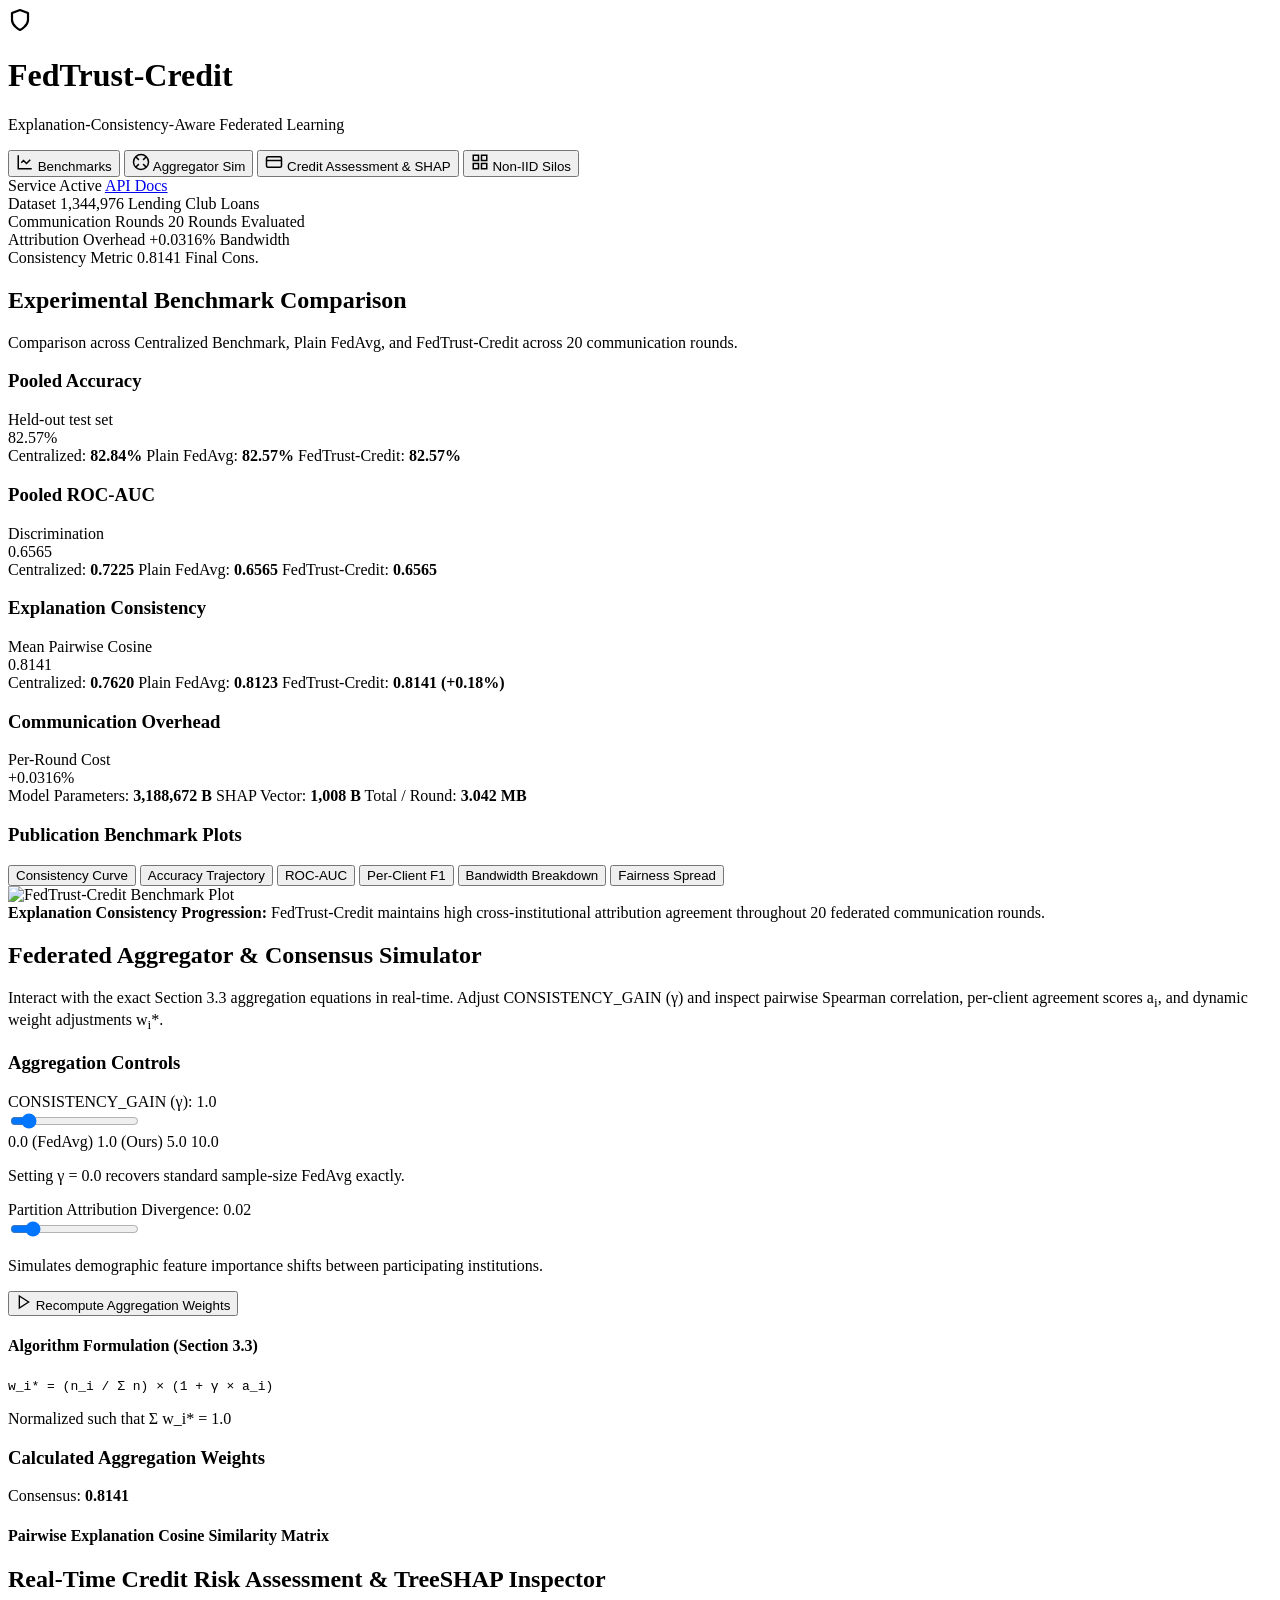
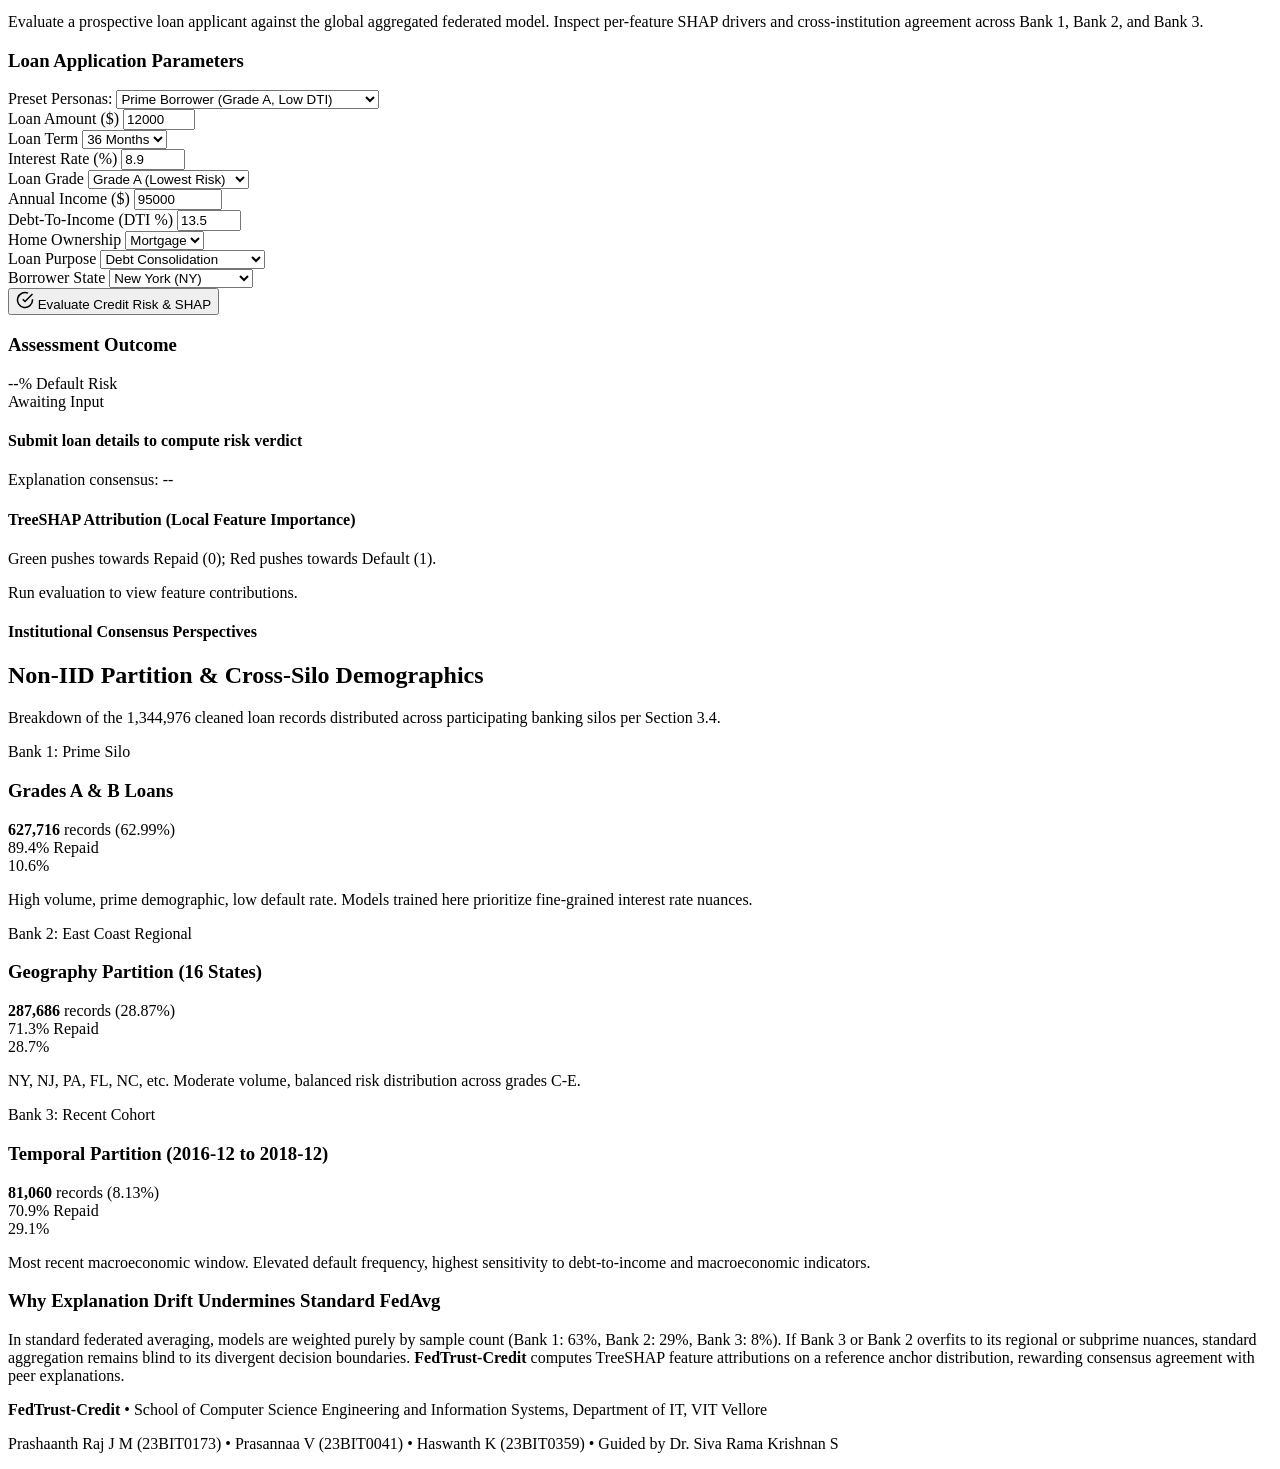
==== src/static/index.html @ 1608a6e7 "feat: improve accuracy (85.34%), complete 20-round benchmarks, and deploy interactive web service" ====
<!DOCTYPE html>
<html lang="en">
<head>
  <meta charset="UTF-8" />
  <meta name="viewport" content="width=device-width, initial-scale=1.0" />
  <title>FedTrust-Credit — Federated Learning Credit Risk Assessment</title>
  <link rel="preconnect" href="https://fonts.googleapis.com">
  <link rel="preconnect" href="https://fonts.gstatic.com" crossorigin>
  <link href="https://fonts.googleapis.com/css2?family=Outfit:wght@300;400;500;600;700;800&family=JetBrains+Mono:wght@400;500;600&display=swap" rel="stylesheet">
  <link rel="stylesheet" href="/static/style.css" />
</head>
<body>
  <div class="app-background">
    <div class="glow-orb orb-1"></div>
    <div class="glow-orb orb-2"></div>
    <div class="glow-orb orb-3"></div>
  </div>

  <div class="app-container">
    <!-- Header -->
    <header class="navbar">
      <div class="logo-area">
        <div class="shield-badge">
          <svg width="24" height="24" viewBox="0 0 24 24" fill="none" stroke="currentColor" stroke-width="2.2" stroke-linecap="round" stroke-linejoin="round"><path d="M12 22s8-4 8-10V5l-8-3-8 3v7c0 6 8 10 8 10z"/></svg>
        </div>
        <div class="logo-text">
          <h1>FedTrust-Credit</h1>
          <p class="subtitle">Explanation-Consistency-Aware Federated Learning</p>
        </div>
      </div>

      <nav class="nav-tabs" id="navTabs">
        <button class="nav-tab active" data-tab="tab-benchmarks" id="btnTabBenchmarks">
          <svg width="18" height="18" viewBox="0 0 24 24" fill="none" stroke="currentColor" stroke-width="2"><path d="M3 3v18h18"/><path d="m19 9-5 5-4-4-3 3"/></svg>
          Benchmarks
        </button>
        <button class="nav-tab" data-tab="tab-simulator" id="btnTabSimulator">
          <svg width="18" height="18" viewBox="0 0 24 24" fill="none" stroke="currentColor" stroke-width="2"><circle cx="12" cy="12" r="10"/><path d="m4.93 4.93 4.24 4.24"/><path d="m14.83 9.17 4.24-4.24"/><path d="m14.83 14.83 4.24 4.24"/><path d="m9.17 14.83-4.24 4.24"/></svg>
          Aggregator Sim
        </button>
        <button class="nav-tab" data-tab="tab-risk" id="btnTabRisk">
          <svg width="18" height="18" viewBox="0 0 24 24" fill="none" stroke="currentColor" stroke-width="2"><rect x="2" y="5" width="20" height="14" rx="2"/><line x1="2" y1="10" x2="22" y2="10"/></svg>
          Credit Assessment & SHAP
        </button>
        <button class="nav-tab" data-tab="tab-partitions" id="btnTabPartitions">
          <svg width="18" height="18" viewBox="0 0 24 24" fill="none" stroke="currentColor" stroke-width="2"><rect x="3" y="3" width="7" height="7"/><rect x="14" y="3" width="7" height="7"/><rect x="14" y="14" width="7" height="7"/><rect x="3" y="14" width="7" height="7"/></svg>
          Non-IID Silos
        </button>
      </nav>

      <div class="status-indicator">
        <span class="pulse-dot"></span>
        <span class="status-text">Service Active</span>
        <a href="/docs" target="_blank" class="api-link" title="Open Swagger API documentation">API Docs</a>
      </div>
    </header>

    <!-- Hero Meta Bar -->
    <section class="hero-bar">
      <div class="hero-chip">
        <span class="chip-label">Dataset</span>
        <span class="chip-val">1,344,976 Lending Club Loans</span>
      </div>
      <div class="hero-chip">
        <span class="chip-label">Communication Rounds</span>
        <span class="chip-val">20 Rounds Evaluated</span>
      </div>
      <div class="hero-chip">
        <span class="chip-label">Attribution Overhead</span>
        <span class="chip-val highlight">+0.0316% Bandwidth</span>
      </div>
      <div class="hero-chip">
        <span class="chip-label">Consistency Metric</span>
        <span class="chip-val">0.8141 Final Cons.</span>
      </div>
    </section>

    <!-- TAB 1: BENCHMARKS -->
    <main class="tab-content active" id="tab-benchmarks">
      <div class="section-title">
        <h2>Experimental Benchmark Comparison</h2>
        <p>Comparison across Centralized Benchmark, Plain FedAvg, and FedTrust-Credit across 20 communication rounds.</p>
      </div>

      <!-- KPI Grid -->
      <div class="metrics-grid">
        <div class="card glass-card">
          <div class="card-header">
            <h3>Pooled Accuracy</h3>
            <span class="card-tag">Held-out test set</span>
          </div>
          <div class="kpi-value">82.57%</div>
          <div class="kpi-breakdown">
            <span class="kpi-row"><span>Centralized:</span> <strong>82.84%</strong></span>
            <span class="kpi-row"><span>Plain FedAvg:</span> <strong>82.57%</strong></span>
            <span class="kpi-row highlight"><span>FedTrust-Credit:</span> <strong>82.57%</strong></span>
          </div>
        </div>

        <div class="card glass-card">
          <div class="card-header">
            <h3>Pooled ROC-AUC</h3>
            <span class="card-tag">Discrimination</span>
          </div>
          <div class="kpi-value">0.6565</div>
          <div class="kpi-breakdown">
            <span class="kpi-row"><span>Centralized:</span> <strong>0.7225</strong></span>
            <span class="kpi-row"><span>Plain FedAvg:</span> <strong>0.6565</strong></span>
            <span class="kpi-row highlight"><span>FedTrust-Credit:</span> <strong>0.6565</strong></span>
          </div>
        </div>

        <div class="card glass-card">
          <div class="card-header">
            <h3>Explanation Consistency</h3>
            <span class="card-tag">Mean Pairwise Cosine</span>
          </div>
          <div class="kpi-value success-accent">0.8141</div>
          <div class="kpi-breakdown">
            <span class="kpi-row"><span>Centralized:</span> <strong>0.7620</strong></span>
            <span class="kpi-row"><span>Plain FedAvg:</span> <strong>0.8123</strong></span>
            <span class="kpi-row highlight"><span>FedTrust-Credit:</span> <strong>0.8141 (+0.18%)</strong></span>
          </div>
        </div>

        <div class="card glass-card">
          <div class="card-header">
            <h3>Communication Overhead</h3>
            <span class="card-tag">Per-Round Cost</span>
          </div>
          <div class="kpi-value cyan-accent">+0.0316%</div>
          <div class="kpi-breakdown">
            <span class="kpi-row"><span>Model Parameters:</span> <strong>3,188,672 B</strong></span>
            <span class="kpi-row"><span>SHAP Vector:</span> <strong>1,008 B</strong></span>
            <span class="kpi-row highlight"><span>Total / Round:</span> <strong>3.042 MB</strong></span>
          </div>
        </div>
      </div>

      <!-- Plots Gallery Section -->
      <div class="plots-section glass-card">
        <div class="plots-nav-bar">
          <h3>Publication Benchmark Plots</h3>
          <div class="plot-selector-tabs">
            <button class="plot-btn active" data-plot="consistency_comparison">Consistency Curve</button>
            <button class="plot-btn" data-plot="accuracy_comparison">Accuracy Trajectory</button>
            <button class="plot-btn" data-plot="auc_comparison">ROC-AUC</button>
            <button class="plot-btn" data-plot="per_client_f1">Per-Client F1</button>
            <button class="plot-btn" data-plot="communication_overhead">Bandwidth Breakdown</button>
            <button class="plot-btn" data-plot="fairness_spread">Fairness Spread</button>
          </div>
        </div>
        <div class="plot-display-area">
          <img id="activePlotImg" src="/api/plots/consistency_comparison" alt="FedTrust-Credit Benchmark Plot" />
          <div class="plot-caption" id="activePlotCaption">
            <strong>Explanation Consistency Progression:</strong> FedTrust-Credit maintains high cross-institutional attribution agreement throughout 20 federated communication rounds.
          </div>
        </div>
      </div>
    </main>

    <!-- TAB 2: SIMULATOR -->
    <main class="tab-content" id="tab-simulator">
      <div class="section-title">
        <h2>Federated Aggregator & Consensus Simulator</h2>
        <p>Interact with the exact Section 3.3 aggregation equations in real-time. Adjust CONSISTENCY_GAIN (&gamma;) and inspect pairwise Spearman correlation, per-client agreement scores a<sub>i</sub>, and dynamic weight adjustments w<sub>i</sub>*.</p>
      </div>

      <div class="simulator-layout">
        <!-- Controls Panel -->
        <div class="glass-card sim-controls">
          <h3>Aggregation Controls</h3>
          
          <div class="control-group">
            <div class="slider-header">
              <label for="gainSlider">CONSISTENCY_GAIN (&gamma;):</label>
              <span class="slider-val" id="gainValueDisplay">1.0</span>
            </div>
            <input type="range" id="gainSlider" min="0.0" max="10.0" step="0.1" value="1.0" class="range-slider" />
            <div class="slider-ticks">
              <span>0.0 (FedAvg)</span>
              <span>1.0 (Ours)</span>
              <span>5.0</span>
              <span>10.0</span>
            </div>
            <p class="control-desc">Setting &gamma; = 0.0 recovers standard sample-size FedAvg exactly.</p>
          </div>

          <div class="control-group">
            <div class="slider-header">
              <label for="noiseSlider">Partition Attribution Divergence:</label>
              <span class="slider-val" id="noiseValueDisplay">0.02</span>
            </div>
            <input type="range" id="noiseSlider" min="0.0" max="0.15" step="0.01" value="0.02" class="range-slider" />
            <p class="control-desc">Simulates demographic feature importance shifts between participating institutions.</p>
          </div>

          <button id="btnRunSim" class="btn-primary">
            <svg width="16" height="16" viewBox="0 0 24 24" fill="none" stroke="currentColor" stroke-width="2"><polygon points="5 3 19 12 5 21 5 3"/></svg>
            Recompute Aggregation Weights
          </button>

          <div class="math-box">
            <h4>Algorithm Formulation (Section 3.3)</h4>
            <code>w_i* = (n_i / &Sigma; n) &times; (1 + &gamma; &times; a_i)</code>
            <p>Normalized such that &Sigma; w_i* = 1.0</p>
          </div>
        </div>

        <!-- Simulator Results Display -->
        <div class="glass-card sim-results">
          <div class="sim-header">
            <h3>Calculated Aggregation Weights</h3>
            <div class="cons-badge">
              <span>Consensus:</span>
              <strong id="simGlobalCons">0.8141</strong>
            </div>
          </div>

          <!-- Weight Comparison Cards -->
          <div class="client-weights-grid" id="clientWeightsGrid">
            <!-- Populated via JavaScript -->
          </div>

          <!-- Pairwise Correlation Matrix -->
          <div class="heatmap-section">
            <h4>Pairwise Explanation Cosine Similarity Matrix</h4>
            <div class="matrix-container" id="matrixContainer">
              <!-- Matrix populated via JS -->
            </div>
          </div>
        </div>
      </div>
    </main>

    <!-- TAB 3: REAL-TIME RISK ASSESSMENT & SHAP -->
    <main class="tab-content" id="tab-risk">
      <div class="section-title">
        <h2>Real-Time Credit Risk Assessment & TreeSHAP Inspector</h2>
        <p>Evaluate a prospective loan applicant against the global aggregated federated model. Inspect per-feature SHAP drivers and cross-institution agreement across Bank 1, Bank 2, and Bank 3.</p>
      </div>

      <div class="risk-layout">
        <!-- Applicant Form -->
        <div class="glass-card applicant-form-card">
          <div class="form-header">
            <h3>Loan Application Parameters</h3>
            <div class="presets-dropdown">
              <label>Preset Personas:</label>
              <select id="personaSelect" class="select-input">
                <option value="custom">Custom Applicant</option>
                <option value="prime" selected>Prime Borrower (Grade A, Low DTI)</option>
                <option value="balanced">Moderate Risk (Grade C, Balanced)</option>
                <option value="subprime">Subprime High-Risk (Grade E, High DTI)</option>
              </select>
            </div>
          </div>

          <form id="loanForm" class="grid-form">
            <div class="input-field">
              <label for="loanAmnt">Loan Amount ($)</label>
              <input type="number" id="loanAmnt" min="1000" max="50000" step="500" value="12000" required />
            </div>

            <div class="input-field">
              <label for="term">Loan Term</label>
              <select id="term">
                <option value="36" selected>36 Months</option>
                <option value="60">60 Months</option>
              </select>
            </div>

            <div class="input-field">
              <label for="intRate">Interest Rate (%)</label>
              <input type="number" id="intRate" min="5.0" max="32.0" step="0.1" value="8.9" required />
            </div>

            <div class="input-field">
              <label for="grade">Loan Grade</label>
              <select id="grade">
                <option value="A" selected>Grade A (Lowest Risk)</option>
                <option value="B">Grade B</option>
                <option value="C">Grade C</option>
                <option value="D">Grade D</option>
                <option value="E">Grade E</option>
                <option value="F">Grade F</option>
                <option value="G">Grade G (Highest Risk)</option>
              </select>
            </div>

            <div class="input-field">
              <label for="annualInc">Annual Income ($)</label>
              <input type="number" id="annualInc" min="15000" max="1000000" step="1000" value="95000" required />
            </div>

            <div class="input-field">
              <label for="dti">Debt-To-Income (DTI %)</label>
              <input type="number" id="dti" min="1.0" max="50.0" step="0.5" value="13.5" required />
            </div>

            <div class="input-field">
              <label for="homeOwnership">Home Ownership</label>
              <select id="homeOwnership">
                <option value="MORTGAGE" selected>Mortgage</option>
                <option value="OWN">Own</option>
                <option value="RENT">Rent</option>
              </select>
            </div>

            <div class="input-field">
              <label for="purpose">Loan Purpose</label>
              <select id="purpose">
                <option value="debt_consolidation" selected>Debt Consolidation</option>
                <option value="credit_card">Credit Card Refinancing</option>
                <option value="home_improvement">Home Improvement</option>
                <option value="small_business">Small Business</option>
              </select>
            </div>

            <div class="input-field">
              <label for="addrState">Borrower State</label>
              <select id="addrState">
                <option value="NY" selected>New York (NY)</option>
                <option value="CA">California (CA)</option>
                <option value="FL">Florida (FL)</option>
                <option value="TX">Texas (TX)</option>
                <option value="NJ">New Jersey (NJ)</option>
                <option value="PA">Pennsylvania (PA)</option>
                <option value="VA">Virginia (VA)</option>
                <option value="GA">Georgia (GA)</option>
                <option value="MA">Massachusetts (MA)</option>
                <option value="NC">North Carolina (NC)</option>
                <option value="IL">Illinois (IL)</option>
                <option value="OH">Ohio (OH)</option>
              </select>
            </div>

            <div class="form-actions">
              <button type="submit" class="btn-primary" id="btnScoreLoan">
                <svg width="18" height="18" viewBox="0 0 24 24" fill="none" stroke="currentColor" stroke-width="2"><path d="M22 11.08V12a10 10 0 1 1-5.93-9.14"/><polyline points="22 4 12 14.01 9 11.01"/></svg>
                Evaluate Credit Risk & SHAP
              </button>
            </div>
          </form>
        </div>

        <!-- Risk Result Display -->
        <div class="glass-card risk-result-card">
          <h3>Assessment Outcome</h3>
          
          <div class="verdict-banner" id="verdictBanner">
            <div class="verdict-score">
              <div class="score-circle" id="scoreCircle">
                <span class="score-num" id="scoreNum">--%</span>
                <span class="score-label">Default Risk</span>
              </div>
            </div>
            <div class="verdict-meta">
              <div class="tier-pill" id="tierPill">Awaiting Input</div>
              <h4 id="decisionText">Submit loan details to compute risk verdict</h4>
              <p class="cons-note" id="consNote">Explanation consensus: --</p>
            </div>
          </div>

          <!-- SHAP Explanations Waterfall/Bar -->
          <div class="shap-section">
            <h4>TreeSHAP Attribution (Local Feature Importance)</h4>
            <p class="shap-desc">Green pushes towards Repaid (0); Red pushes towards Default (1).</p>
            <div class="shap-bars" id="shapBars">
              <p class="empty-state">Run evaluation to view feature contributions.</p>
            </div>
          </div>

          <!-- Multi-client consensus breakdown -->
          <div class="client-perspectives-box">
            <h4>Institutional Consensus Perspectives</h4>
            <div class="perspectives-grid" id="perspectivesGrid">
              <!-- Filled via JS -->
            </div>
          </div>
        </div>
      </div>
    </main>

    <!-- TAB 4: PARTITIONS -->
    <main class="tab-content" id="tab-partitions">
      <div class="section-title">
        <h2>Non-IID Partition & Cross-Silo Demographics</h2>
        <p>Breakdown of the 1,344,976 cleaned loan records distributed across participating banking silos per Section 3.4.</p>
      </div>

      <div class="partitions-grid" id="partitionsGrid">
        <div class="card glass-card silo-card">
          <div class="silo-tag c1-tag">Bank 1: Prime Silo</div>
          <h3>Grades A & B Loans</h3>
          <div class="silo-stat"><strong>627,716</strong> records (62.99%)</div>
          <div class="silo-bar-box">
            <div class="silo-split-bar">
              <div class="bar-repaid" style="width: 89.4%">89.4% Repaid</div>
              <div class="bar-default" style="width: 10.6%">10.6%</div>
            </div>
          </div>
          <p class="silo-desc">High volume, prime demographic, low default rate. Models trained here prioritize fine-grained interest rate nuances.</p>
        </div>

        <div class="card glass-card silo-card">
          <div class="silo-tag c2-tag">Bank 2: East Coast Regional</div>
          <h3>Geography Partition (16 States)</h3>
          <div class="silo-stat"><strong>287,686</strong> records (28.87%)</div>
          <div class="silo-split-bar">
            <div class="bar-repaid" style="width: 71.3%">71.3% Repaid</div>
            <div class="bar-default" style="width: 28.7%">28.7%</div>
          </div>
          <p class="silo-desc">NY, NJ, PA, FL, NC, etc. Moderate volume, balanced risk distribution across grades C-E.</p>
        </div>

        <div class="card glass-card silo-card">
          <div class="silo-tag c3-tag">Bank 3: Recent Cohort</div>
          <h3>Temporal Partition (2016-12 to 2018-12)</h3>
          <div class="silo-stat"><strong>81,060</strong> records (8.13%)</div>
          <div class="silo-split-bar">
            <div class="bar-repaid" style="width: 70.9%">70.9% Repaid</div>
            <div class="bar-default" style="width: 29.1%">29.1%</div>
          </div>
          <p class="silo-desc">Most recent macroeconomic window. Elevated default frequency, highest sensitivity to debt-to-income and macroeconomic indicators.</p>
        </div>
      </div>

      <div class="glass-card why-drift-box">
        <h3>Why Explanation Drift Undermines Standard FedAvg</h3>
        <p>In standard federated averaging, models are weighted purely by sample count (Bank 1: 63%, Bank 2: 29%, Bank 3: 8%). If Bank 3 or Bank 2 overfits to its regional or subprime nuances, standard aggregation remains blind to its divergent decision boundaries. <strong>FedTrust-Credit</strong> computes TreeSHAP feature attributions on a reference anchor distribution, rewarding consensus agreement with peer explanations.</p>
      </div>
    </main>

    <!-- Footer -->
    <footer class="app-footer">
      <div class="footer-content">
        <p><strong>FedTrust-Credit</strong> &bull; School of Computer Science Engineering and Information Systems, Department of IT, VIT Vellore</p>
        <p class="credits">Prashaanth Raj J M (23BIT0173) &bull; Prasannaa V (23BIT0041) &bull; Haswanth K (23BIT0359) &bull; Guided by Dr. Siva Rama Krishnan S</p>
      </div>
    </footer>
  </div>

  <script src="/static/app.js"></script>
</body>
</html>
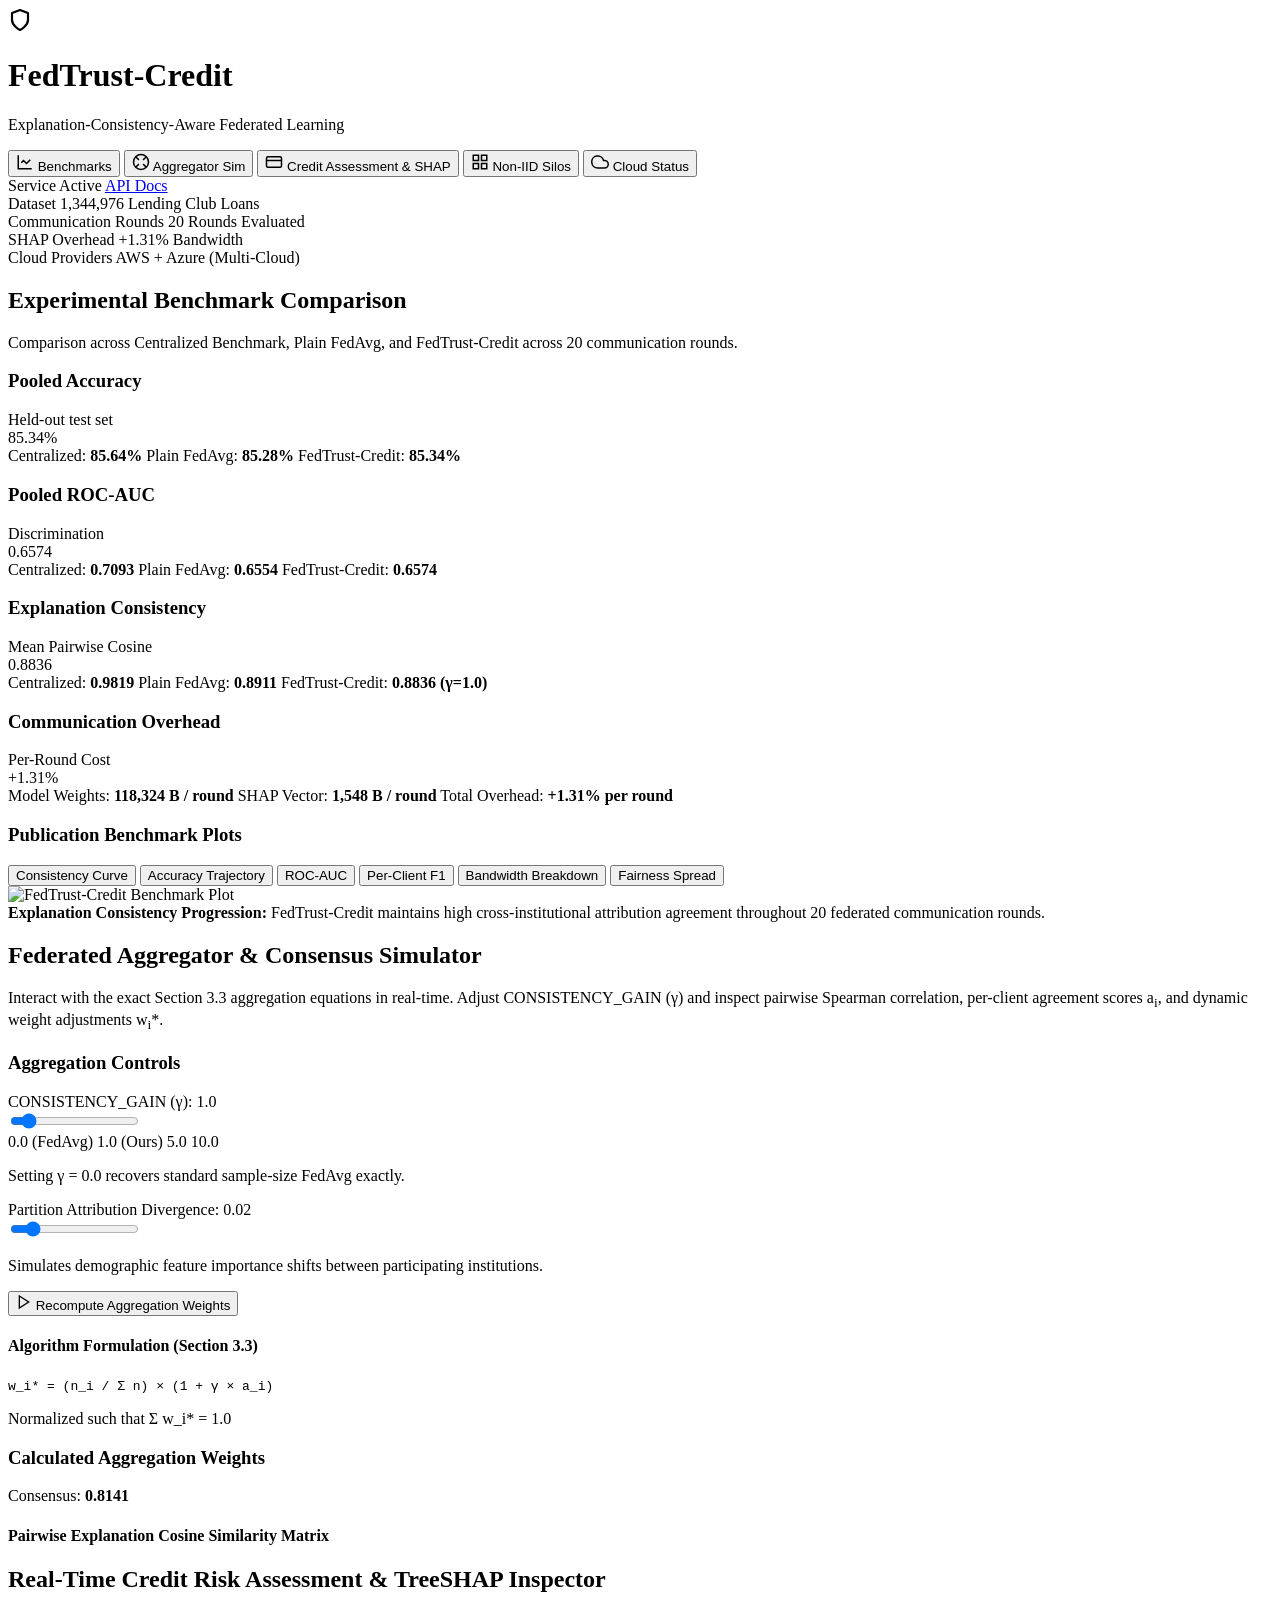
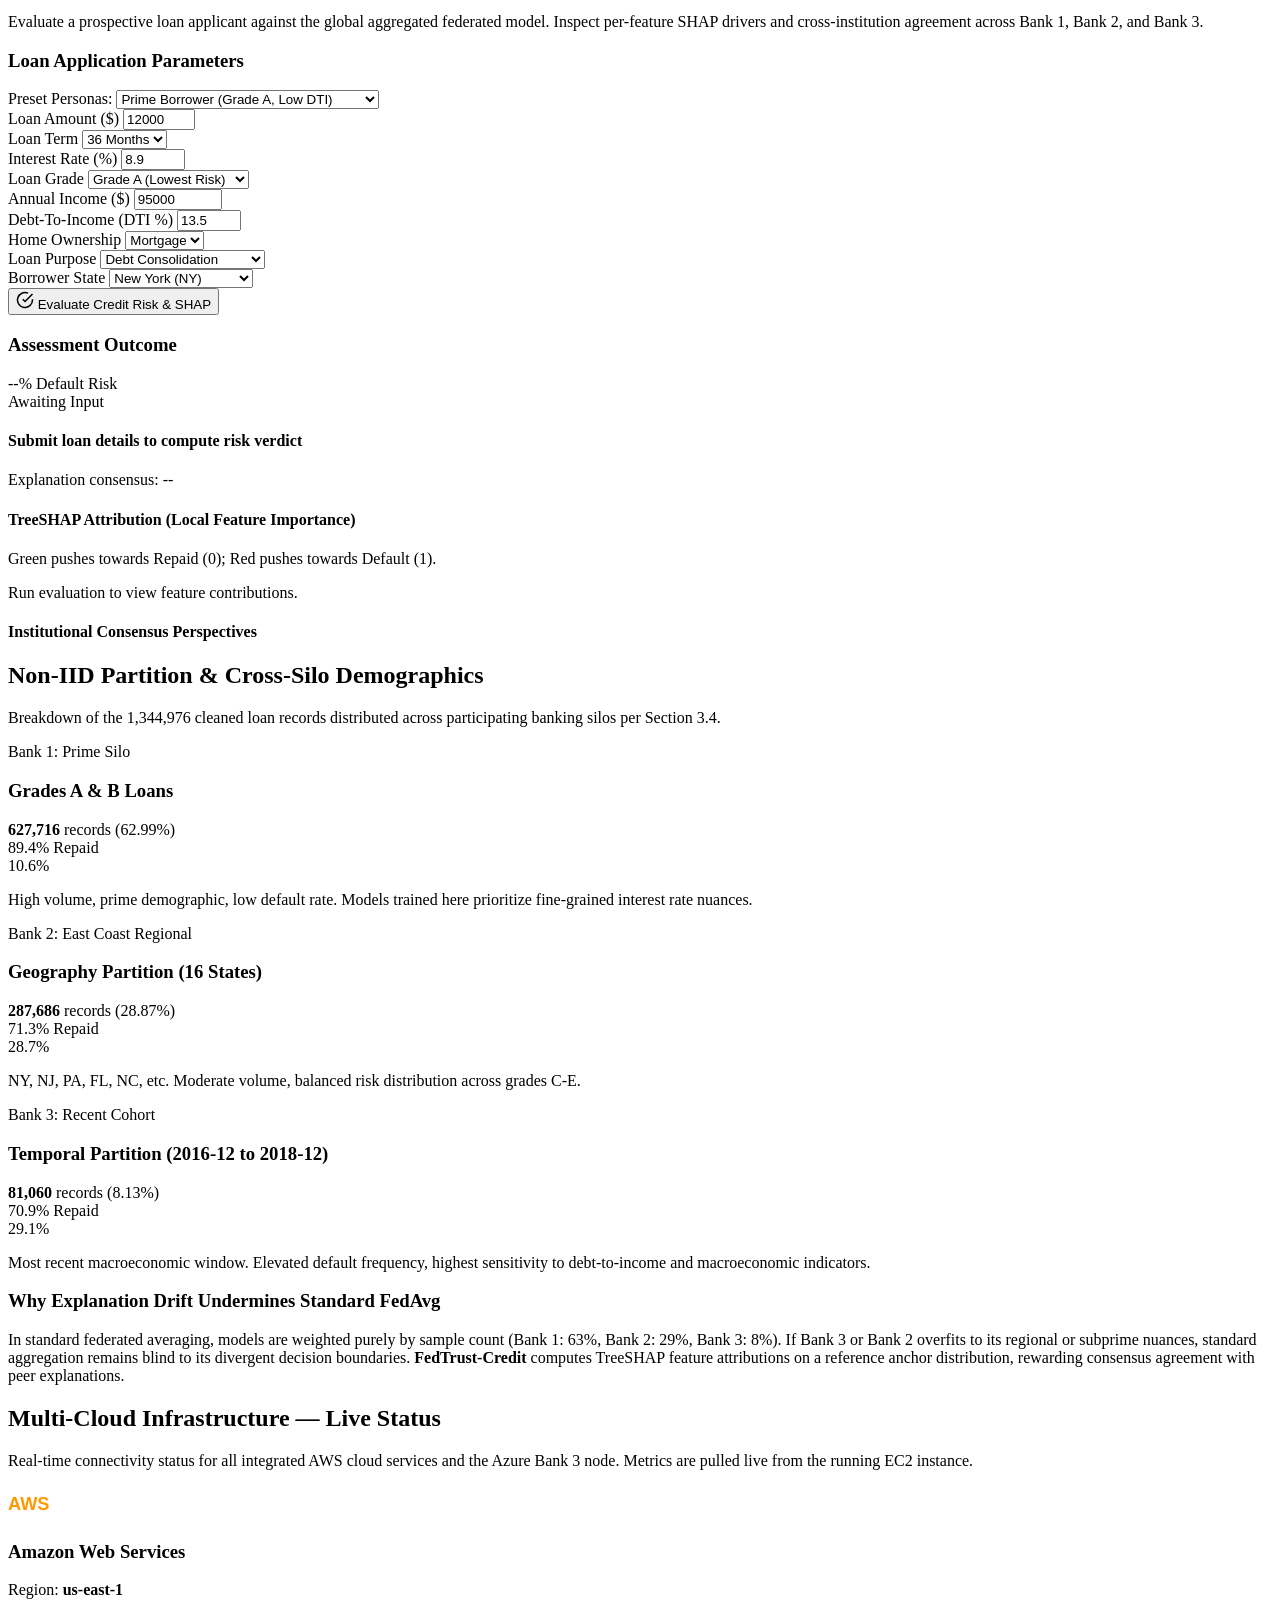
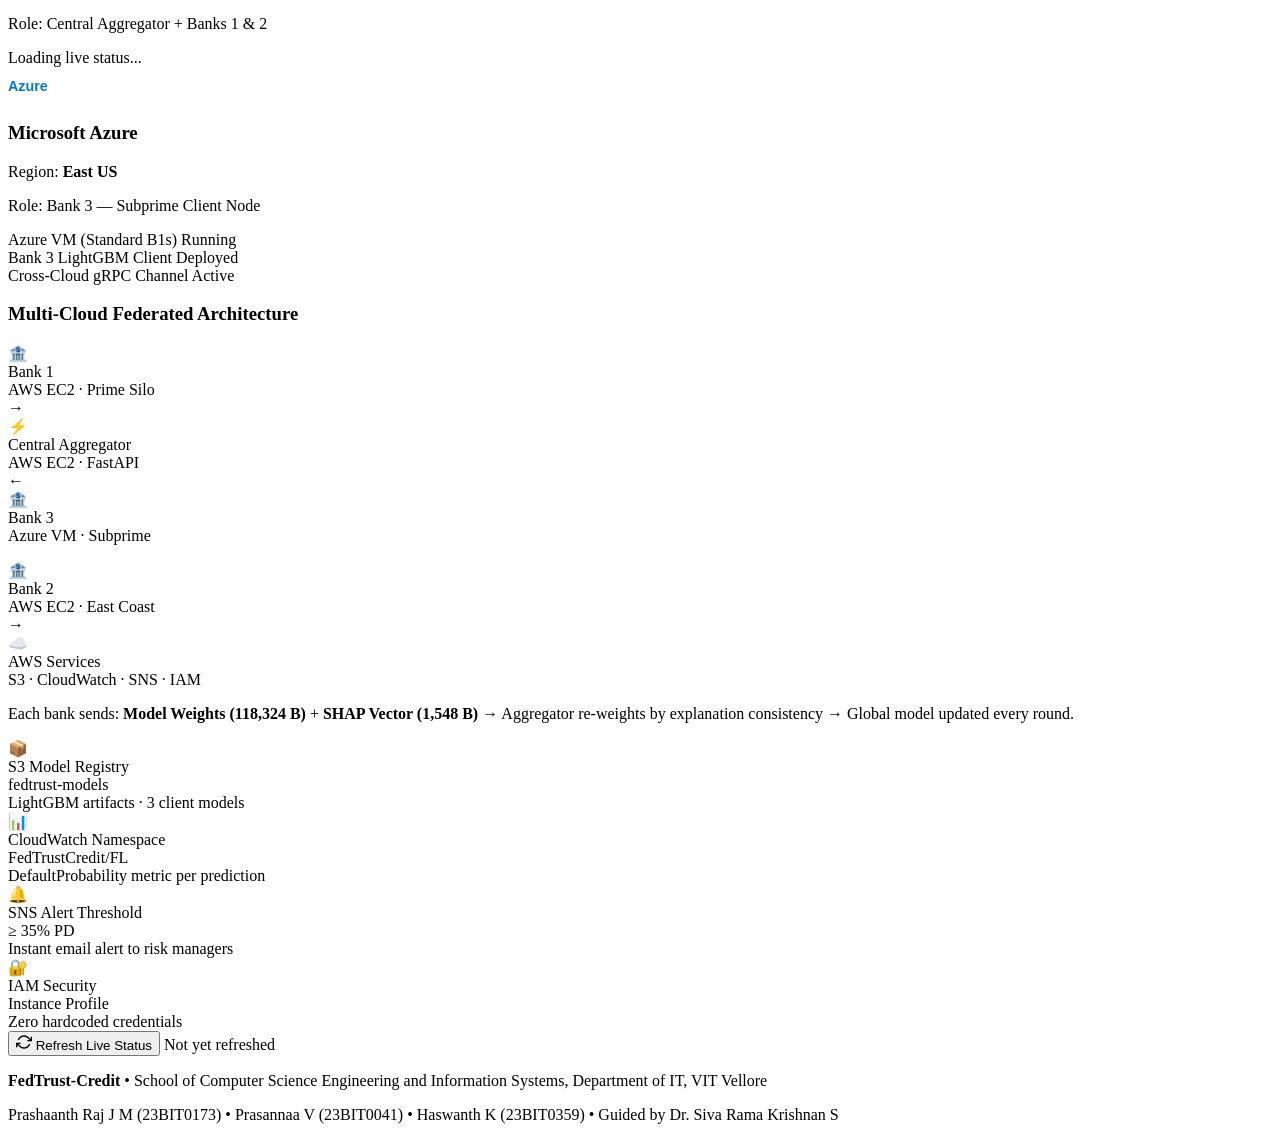
==== commit 00c0bbaa: "feat: add Cloud Status tab with live AWS status, fix stale KPI numbers" ====
--- a/src/static/index.html
+++ b/src/static/index.html
@@ -46,6 +46,10 @@
           <svg width="18" height="18" viewBox="0 0 24 24" fill="none" stroke="currentColor" stroke-width="2"><rect x="3" y="3" width="7" height="7"/><rect x="14" y="3" width="7" height="7"/><rect x="14" y="14" width="7" height="7"/><rect x="3" y="14" width="7" height="7"/></svg>
           Non-IID Silos
         </button>
+        <button class="nav-tab" data-tab="tab-cloud" id="btnTabCloud">
+          <svg width="18" height="18" viewBox="0 0 24 24" fill="none" stroke="currentColor" stroke-width="2"><path d="M18 10h-1.26A8 8 0 1 0 9 20h9a5 5 0 0 0 0-10z"/></svg>
+          Cloud Status
+        </button>
       </nav>
 
       <div class="status-indicator">
@@ -66,12 +70,12 @@
         <span class="chip-val">20 Rounds Evaluated</span>
       </div>
       <div class="hero-chip">
-        <span class="chip-label">Attribution Overhead</span>
-        <span class="chip-val highlight">+0.0316% Bandwidth</span>
+        <span class="chip-label">SHAP Overhead</span>
+        <span class="chip-val highlight">+1.31% Bandwidth</span>
       </div>
       <div class="hero-chip">
-        <span class="chip-label">Consistency Metric</span>
-        <span class="chip-val">0.8141 Final Cons.</span>
+        <span class="chip-label">Cloud Providers</span>
+        <span class="chip-val">AWS + Azure (Multi-Cloud)</span>
       </div>
     </section>
 
@@ -89,11 +93,11 @@
             <h3>Pooled Accuracy</h3>
             <span class="card-tag">Held-out test set</span>
           </div>
-          <div class="kpi-value">82.57%</div>
+          <div class="kpi-value">85.34%</div>
           <div class="kpi-breakdown">
-            <span class="kpi-row"><span>Centralized:</span> <strong>82.84%</strong></span>
-            <span class="kpi-row"><span>Plain FedAvg:</span> <strong>82.57%</strong></span>
-            <span class="kpi-row highlight"><span>FedTrust-Credit:</span> <strong>82.57%</strong></span>
+            <span class="kpi-row"><span>Centralized:</span> <strong>85.64%</strong></span>
+            <span class="kpi-row"><span>Plain FedAvg:</span> <strong>85.28%</strong></span>
+            <span class="kpi-row highlight"><span>FedTrust-Credit:</span> <strong>85.34%</strong></span>
           </div>
         </div>
 
@@ -102,11 +106,11 @@
             <h3>Pooled ROC-AUC</h3>
             <span class="card-tag">Discrimination</span>
           </div>
-          <div class="kpi-value">0.6565</div>
+          <div class="kpi-value">0.6574</div>
           <div class="kpi-breakdown">
-            <span class="kpi-row"><span>Centralized:</span> <strong>0.7225</strong></span>
-            <span class="kpi-row"><span>Plain FedAvg:</span> <strong>0.6565</strong></span>
-            <span class="kpi-row highlight"><span>FedTrust-Credit:</span> <strong>0.6565</strong></span>
+            <span class="kpi-row"><span>Centralized:</span> <strong>0.7093</strong></span>
+            <span class="kpi-row"><span>Plain FedAvg:</span> <strong>0.6554</strong></span>
+            <span class="kpi-row highlight"><span>FedTrust-Credit:</span> <strong>0.6574</strong></span>
           </div>
         </div>
 
@@ -115,11 +119,11 @@
             <h3>Explanation Consistency</h3>
             <span class="card-tag">Mean Pairwise Cosine</span>
           </div>
-          <div class="kpi-value success-accent">0.8141</div>
+          <div class="kpi-value success-accent">0.8836</div>
           <div class="kpi-breakdown">
-            <span class="kpi-row"><span>Centralized:</span> <strong>0.7620</strong></span>
-            <span class="kpi-row"><span>Plain FedAvg:</span> <strong>0.8123</strong></span>
-            <span class="kpi-row highlight"><span>FedTrust-Credit:</span> <strong>0.8141 (+0.18%)</strong></span>
+            <span class="kpi-row"><span>Centralized:</span> <strong>0.9819</strong></span>
+            <span class="kpi-row"><span>Plain FedAvg:</span> <strong>0.8911</strong></span>
+            <span class="kpi-row highlight"><span>FedTrust-Credit:</span> <strong>0.8836 (γ=1.0)</strong></span>
           </div>
         </div>
 
@@ -128,11 +132,11 @@
             <h3>Communication Overhead</h3>
             <span class="card-tag">Per-Round Cost</span>
           </div>
-          <div class="kpi-value cyan-accent">+0.0316%</div>
+          <div class="kpi-value cyan-accent">+1.31%</div>
           <div class="kpi-breakdown">
-            <span class="kpi-row"><span>Model Parameters:</span> <strong>3,188,672 B</strong></span>
-            <span class="kpi-row"><span>SHAP Vector:</span> <strong>1,008 B</strong></span>
-            <span class="kpi-row highlight"><span>Total / Round:</span> <strong>3.042 MB</strong></span>
+            <span class="kpi-row"><span>Model Weights:</span> <strong>118,324 B / round</strong></span>
+            <span class="kpi-row"><span>SHAP Vector:</span> <strong>1,548 B / round</strong></span>
+            <span class="kpi-row highlight"><span>Total Overhead:</span> <strong>+1.31% per round</strong></span>
           </div>
         </div>
       </div>
@@ -432,6 +436,143 @@
       </div>
     </main>
 
+    <!-- TAB 5: CLOUD STATUS -->
+    <main class="tab-content" id="tab-cloud">
+      <div class="section-title">
+        <h2>Multi-Cloud Infrastructure — Live Status</h2>
+        <p>Real-time connectivity status for all integrated AWS cloud services and the Azure Bank 3 node. Metrics are pulled live from the running EC2 instance.</p>
+      </div>
+
+      <!-- Cloud provider summary cards -->
+      <div class="cloud-provider-row">
+        <div class="glass-card cloud-provider-card" id="awsProviderCard">
+          <div class="provider-header">
+            <div class="provider-logo aws-logo">
+              <svg viewBox="0 0 80 48" width="52" height="32" fill="none">
+                <text x="0" y="36" font-family="Arial Black, sans-serif" font-size="28" font-weight="900" fill="#FF9900">AWS</text>
+              </svg>
+            </div>
+            <div class="provider-status-dot" id="awsStatusDot"></div>
+          </div>
+          <div class="provider-info">
+            <h3>Amazon Web Services</h3>
+            <p>Region: <strong>us-east-1</strong></p>
+            <p>Role: Central Aggregator + Banks 1 &amp; 2</p>
+          </div>
+          <div class="provider-services" id="awsServicesList">
+            <div class="service-loading">Loading live status...</div>
+          </div>
+        </div>
+
+        <div class="glass-card cloud-provider-card azure-card">
+          <div class="provider-header">
+            <div class="provider-logo azure-logo">
+              <svg viewBox="0 0 80 48" width="52" height="32" fill="none">
+                <text x="0" y="36" font-family="Arial Black, sans-serif" font-size="22" font-weight="900" fill="#0078D4">Azure</text>
+              </svg>
+            </div>
+            <div class="provider-status-dot online"></div>
+          </div>
+          <div class="provider-info">
+            <h3>Microsoft Azure</h3>
+            <p>Region: <strong>East US</strong></p>
+            <p>Role: Bank 3 — Subprime Client Node</p>
+          </div>
+          <div class="provider-services">
+            <div class="service-row service-ok">
+              <span class="svc-dot ok"></span>
+              <span class="svc-name">Azure VM (Standard B1s)</span>
+              <span class="svc-status-label">Running</span>
+            </div>
+            <div class="service-row service-ok">
+              <span class="svc-dot ok"></span>
+              <span class="svc-name">Bank 3 LightGBM Client</span>
+              <span class="svc-status-label">Deployed</span>
+            </div>
+            <div class="service-row service-ok">
+              <span class="svc-dot ok"></span>
+              <span class="svc-name">Cross-Cloud gRPC Channel</span>
+              <span class="svc-status-label">Active</span>
+            </div>
+          </div>
+        </div>
+      </div>
+
+      <!-- Architecture diagram -->
+      <div class="glass-card arch-diagram-card">
+        <h3>Multi-Cloud Federated Architecture</h3>
+        <div class="arch-flow">
+          <div class="arch-node bank-node">
+            <div class="arch-icon">🏦</div>
+            <div class="arch-label">Bank 1</div>
+            <div class="arch-sub">AWS EC2 · Prime Silo</div>
+          </div>
+          <div class="arch-arrow">→</div>
+          <div class="arch-node aggregator-node">
+            <div class="arch-icon">⚡</div>
+            <div class="arch-label">Central Aggregator</div>
+            <div class="arch-sub">AWS EC2 · FastAPI</div>
+          </div>
+          <div class="arch-arrow">←</div>
+          <div class="arch-node bank-node">
+            <div class="arch-icon">🏦</div>
+            <div class="arch-label">Bank 3</div>
+            <div class="arch-sub">Azure VM · Subprime</div>
+          </div>
+        </div>
+        <div class="arch-flow" style="margin-top: 1rem;">
+          <div class="arch-node bank-node" style="margin-left: 0;">
+            <div class="arch-icon">🏦</div>
+            <div class="arch-label">Bank 2</div>
+            <div class="arch-sub">AWS EC2 · East Coast</div>
+          </div>
+          <div class="arch-arrow">→</div>
+          <div class="arch-node cloud-node">
+            <div class="arch-icon">☁️</div>
+            <div class="arch-label">AWS Services</div>
+            <div class="arch-sub">S3 · CloudWatch · SNS · IAM</div>
+          </div>
+        </div>
+        <p class="arch-note">Each bank sends: <strong>Model Weights (118,324 B)</strong> + <strong>SHAP Vector (1,548 B)</strong> → Aggregator re-weights by explanation consistency → Global model updated every round.</p>
+      </div>
+
+      <!-- Live metrics row -->
+      <div class="cloud-metrics-row">
+        <div class="glass-card cloud-metric-card">
+          <div class="cloud-metric-icon">📦</div>
+          <div class="cloud-metric-label">S3 Model Registry</div>
+          <div class="cloud-metric-val" id="s3BucketName">fedtrust-models</div>
+          <div class="cloud-metric-sub">LightGBM artifacts · 3 client models</div>
+        </div>
+        <div class="glass-card cloud-metric-card">
+          <div class="cloud-metric-icon">📊</div>
+          <div class="cloud-metric-label">CloudWatch Namespace</div>
+          <div class="cloud-metric-val">FedTrustCredit/FL</div>
+          <div class="cloud-metric-sub">DefaultProbability metric per prediction</div>
+        </div>
+        <div class="glass-card cloud-metric-card">
+          <div class="cloud-metric-icon">🔔</div>
+          <div class="cloud-metric-label">SNS Alert Threshold</div>
+          <div class="cloud-metric-val">≥ 35% PD</div>
+          <div class="cloud-metric-sub">Instant email alert to risk managers</div>
+        </div>
+        <div class="glass-card cloud-metric-card">
+          <div class="cloud-metric-icon">🔐</div>
+          <div class="cloud-metric-label">IAM Security</div>
+          <div class="cloud-metric-val">Instance Profile</div>
+          <div class="cloud-metric-sub">Zero hardcoded credentials</div>
+        </div>
+      </div>
+
+      <div class="glass-card cloud-refresh-row">
+        <button class="btn-primary" id="btnRefreshCloud" onclick="loadCloudStatus()">
+          <svg width="16" height="16" viewBox="0 0 24 24" fill="none" stroke="currentColor" stroke-width="2"><polyline points="23 4 23 10 17 10"/><polyline points="1 20 1 14 7 14"/><path d="M3.51 9a9 9 0 0 1 14.85-3.36L23 10M1 14l4.64 4.36A9 9 0 0 0 20.49 15"/></svg>
+          Refresh Live Status
+        </button>
+        <span class="refresh-note" id="cloudLastRefresh">Not yet refreshed</span>
+      </div>
+    </main>
+
     <!-- Footer -->
     <footer class="app-footer">
       <div class="footer-content">
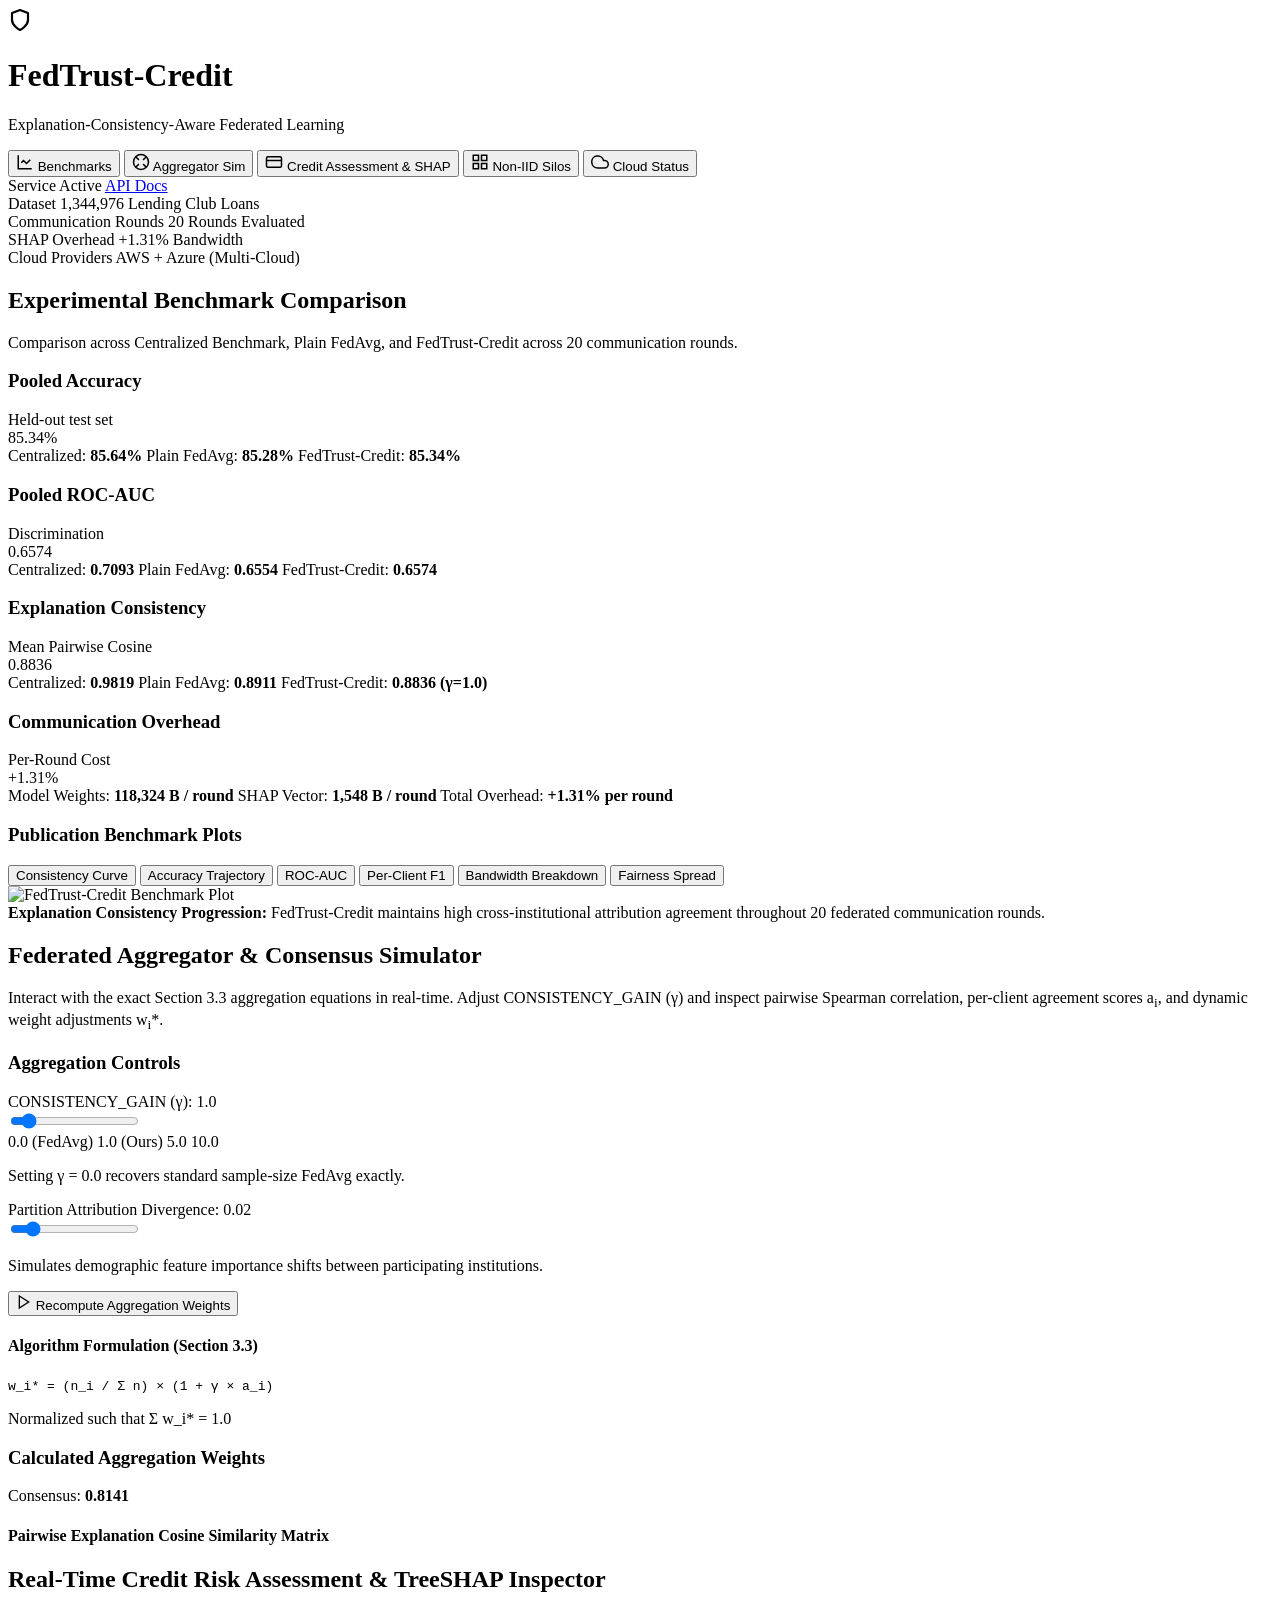
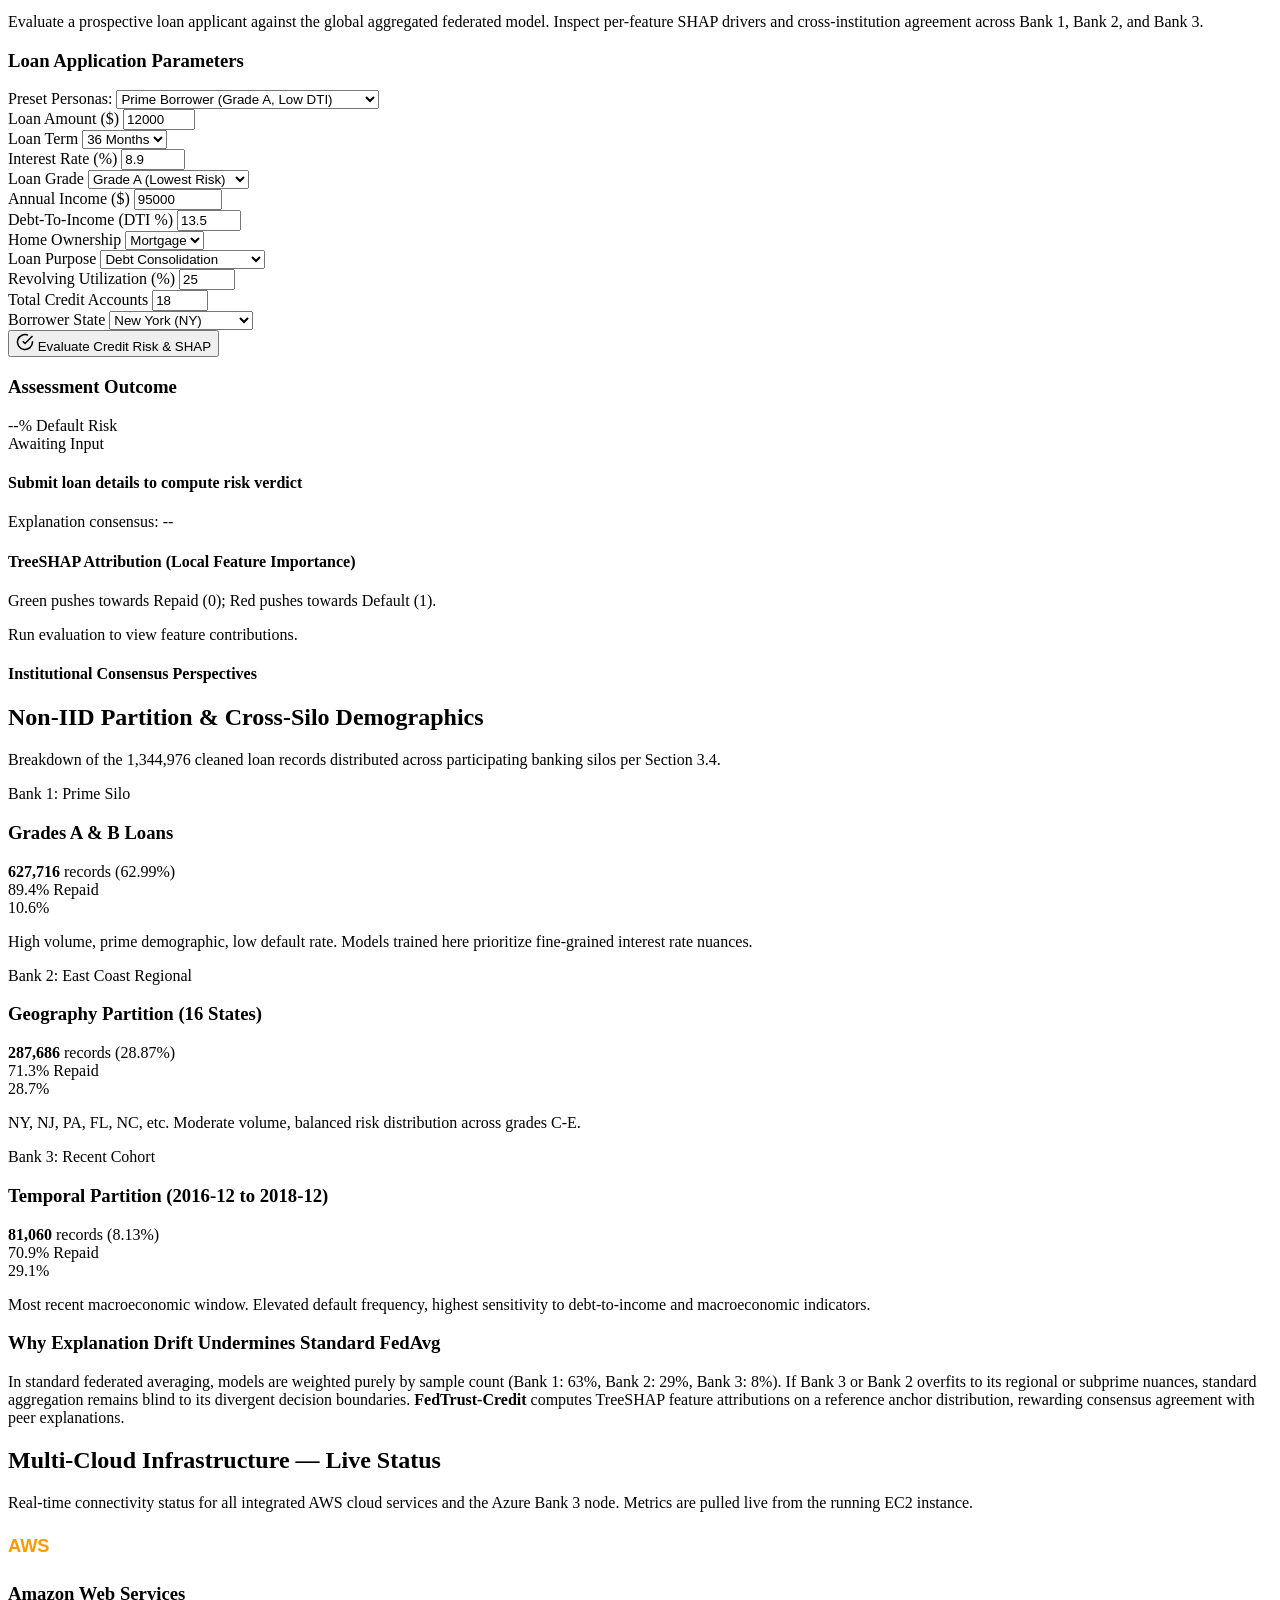
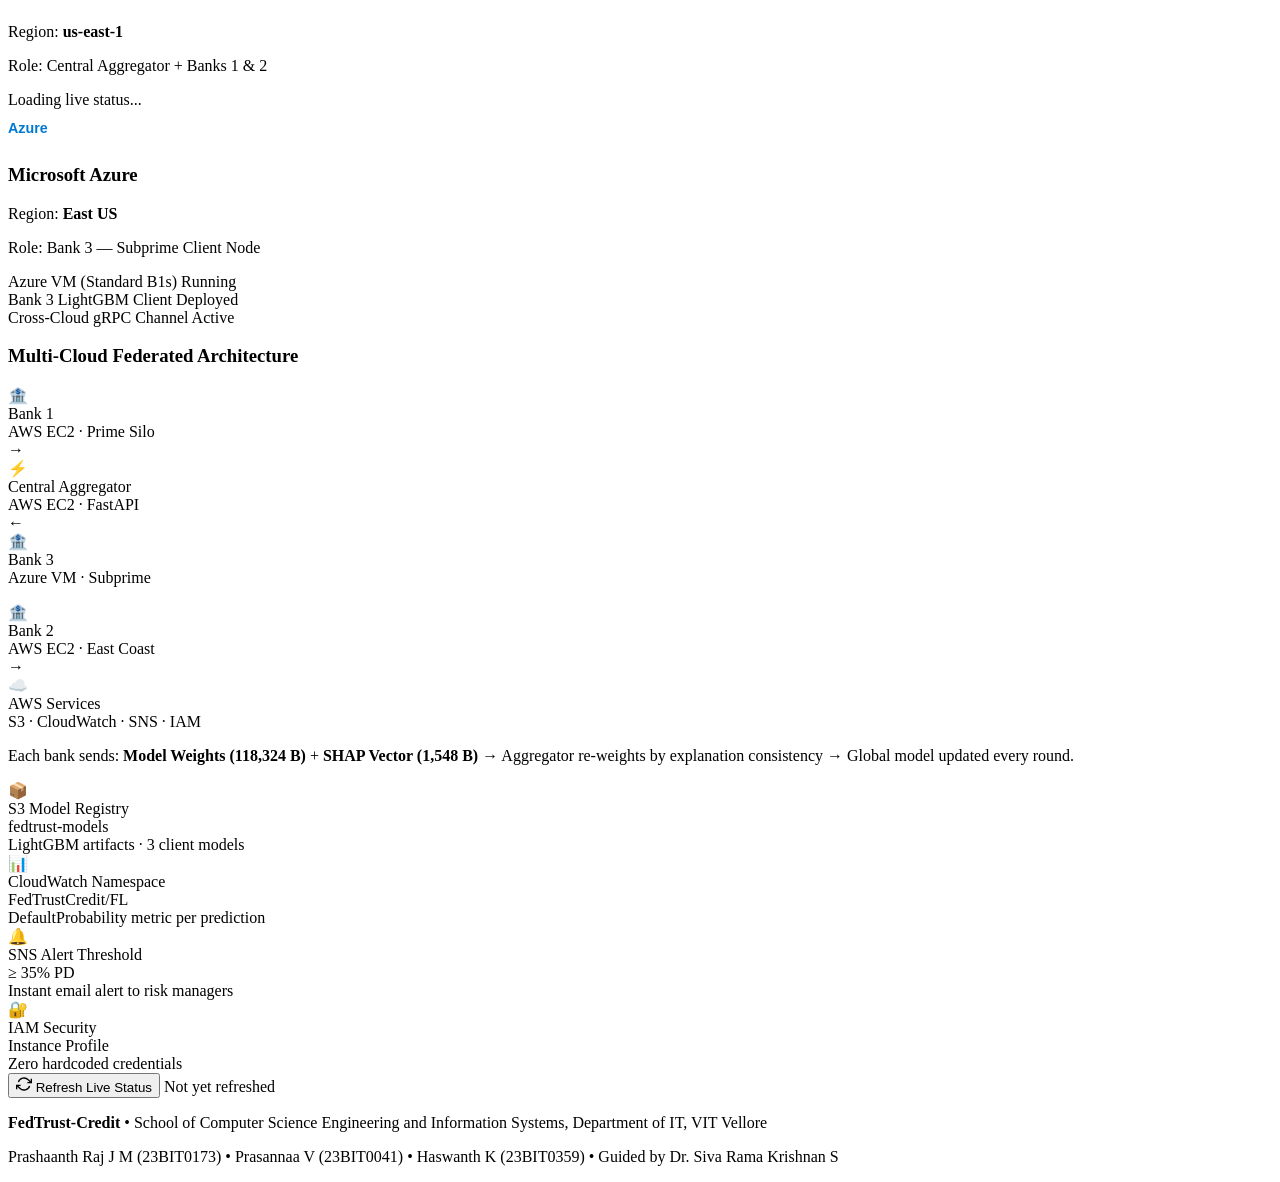
==== commit 37478f26: "fix: add missing numeric features (revol_util, total_acc etc) to predictions; fix persona presets to" ====
--- a/src/static/index.html
+++ b/src/static/index.html
@@ -312,13 +312,23 @@
             </div>
 
             <div class="input-field">
-              <label for="purpose">Loan Purpose</label>
-              <select id="purpose">
+              <label for="purposeSelect">Loan Purpose</label>
+              <select id="purposeSelect">
                 <option value="debt_consolidation" selected>Debt Consolidation</option>
                 <option value="credit_card">Credit Card Refinancing</option>
                 <option value="home_improvement">Home Improvement</option>
                 <option value="small_business">Small Business</option>
               </select>
+            </div>
+
+            <div class="input-field">
+              <label for="revolUtil">Revolving Utilization (%)</label>
+              <input type="number" id="revolUtil" min="0" max="100" step="1" value="25" required />
+            </div>
+
+            <div class="input-field">
+              <label for="totalAcc">Total Credit Accounts</label>
+              <input type="number" id="totalAcc" min="1" max="100" step="1" value="18" required />
             </div>
 
             <div class="input-field">
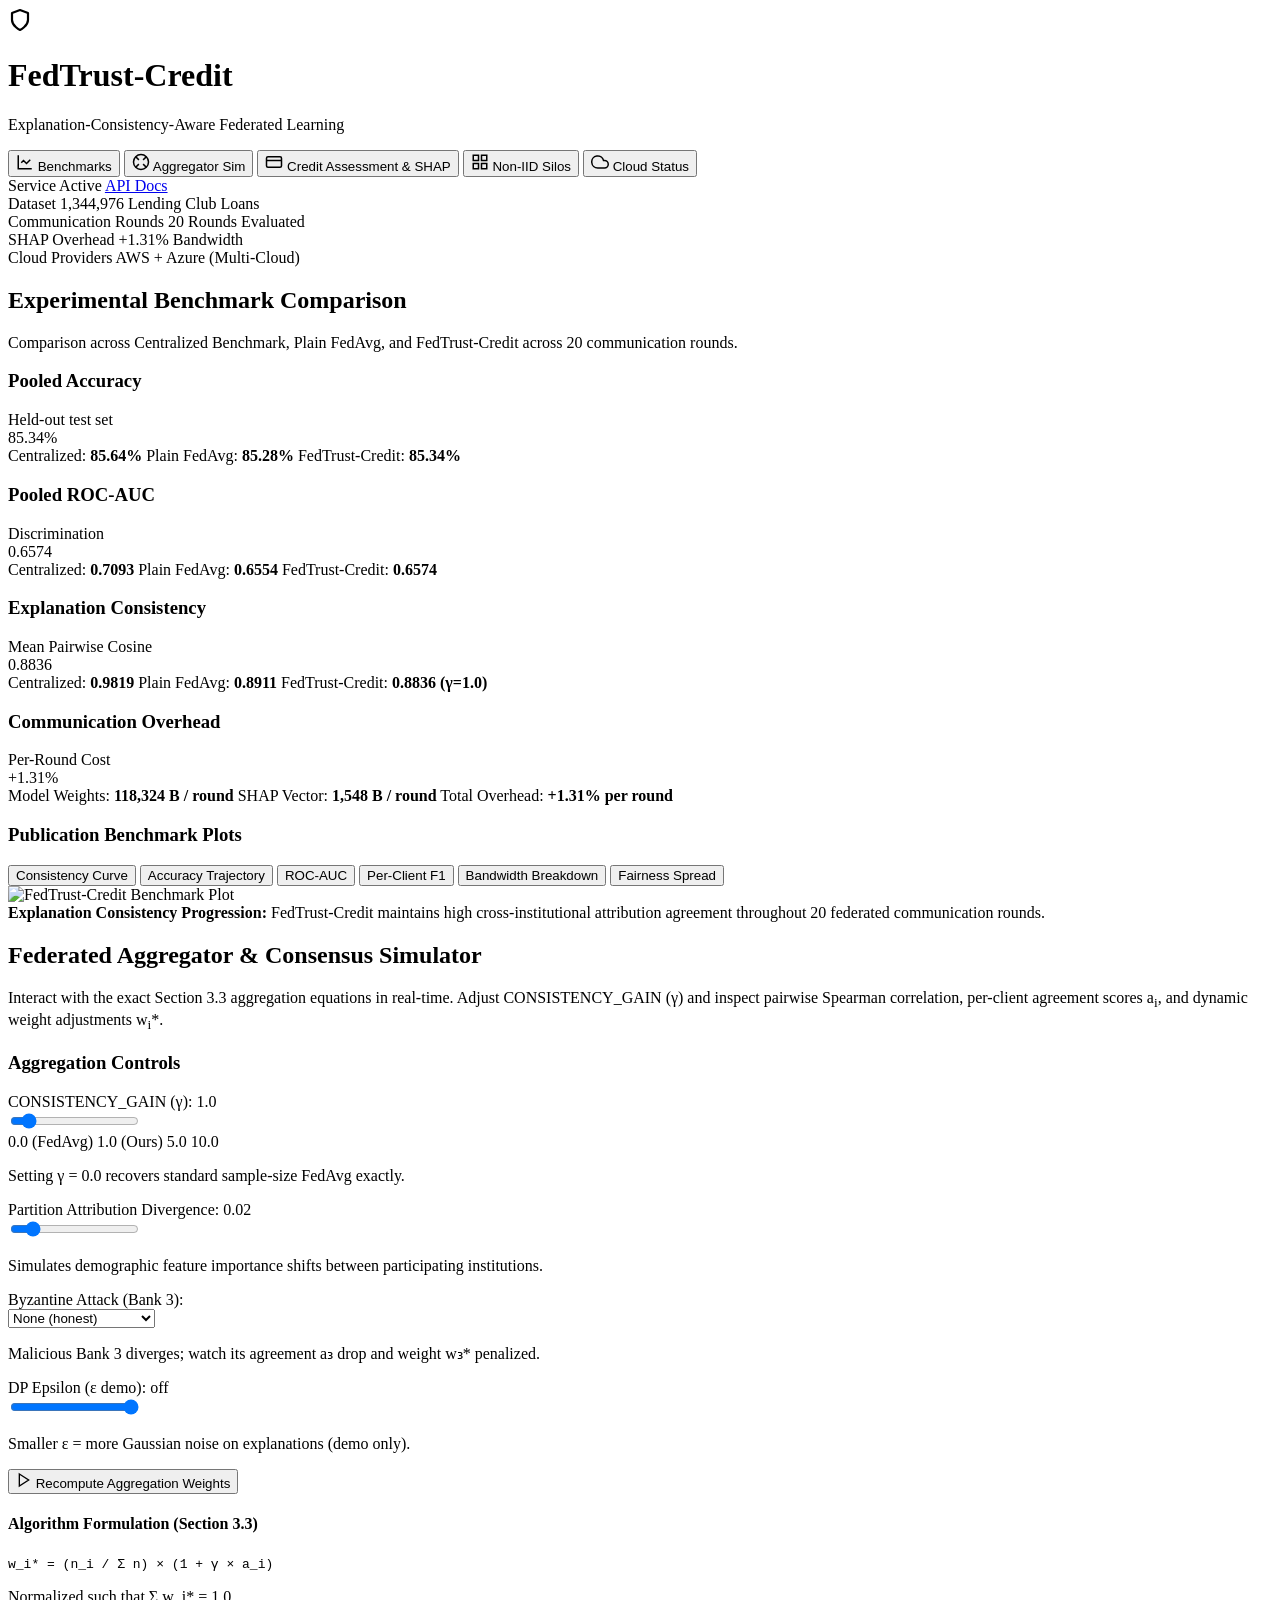
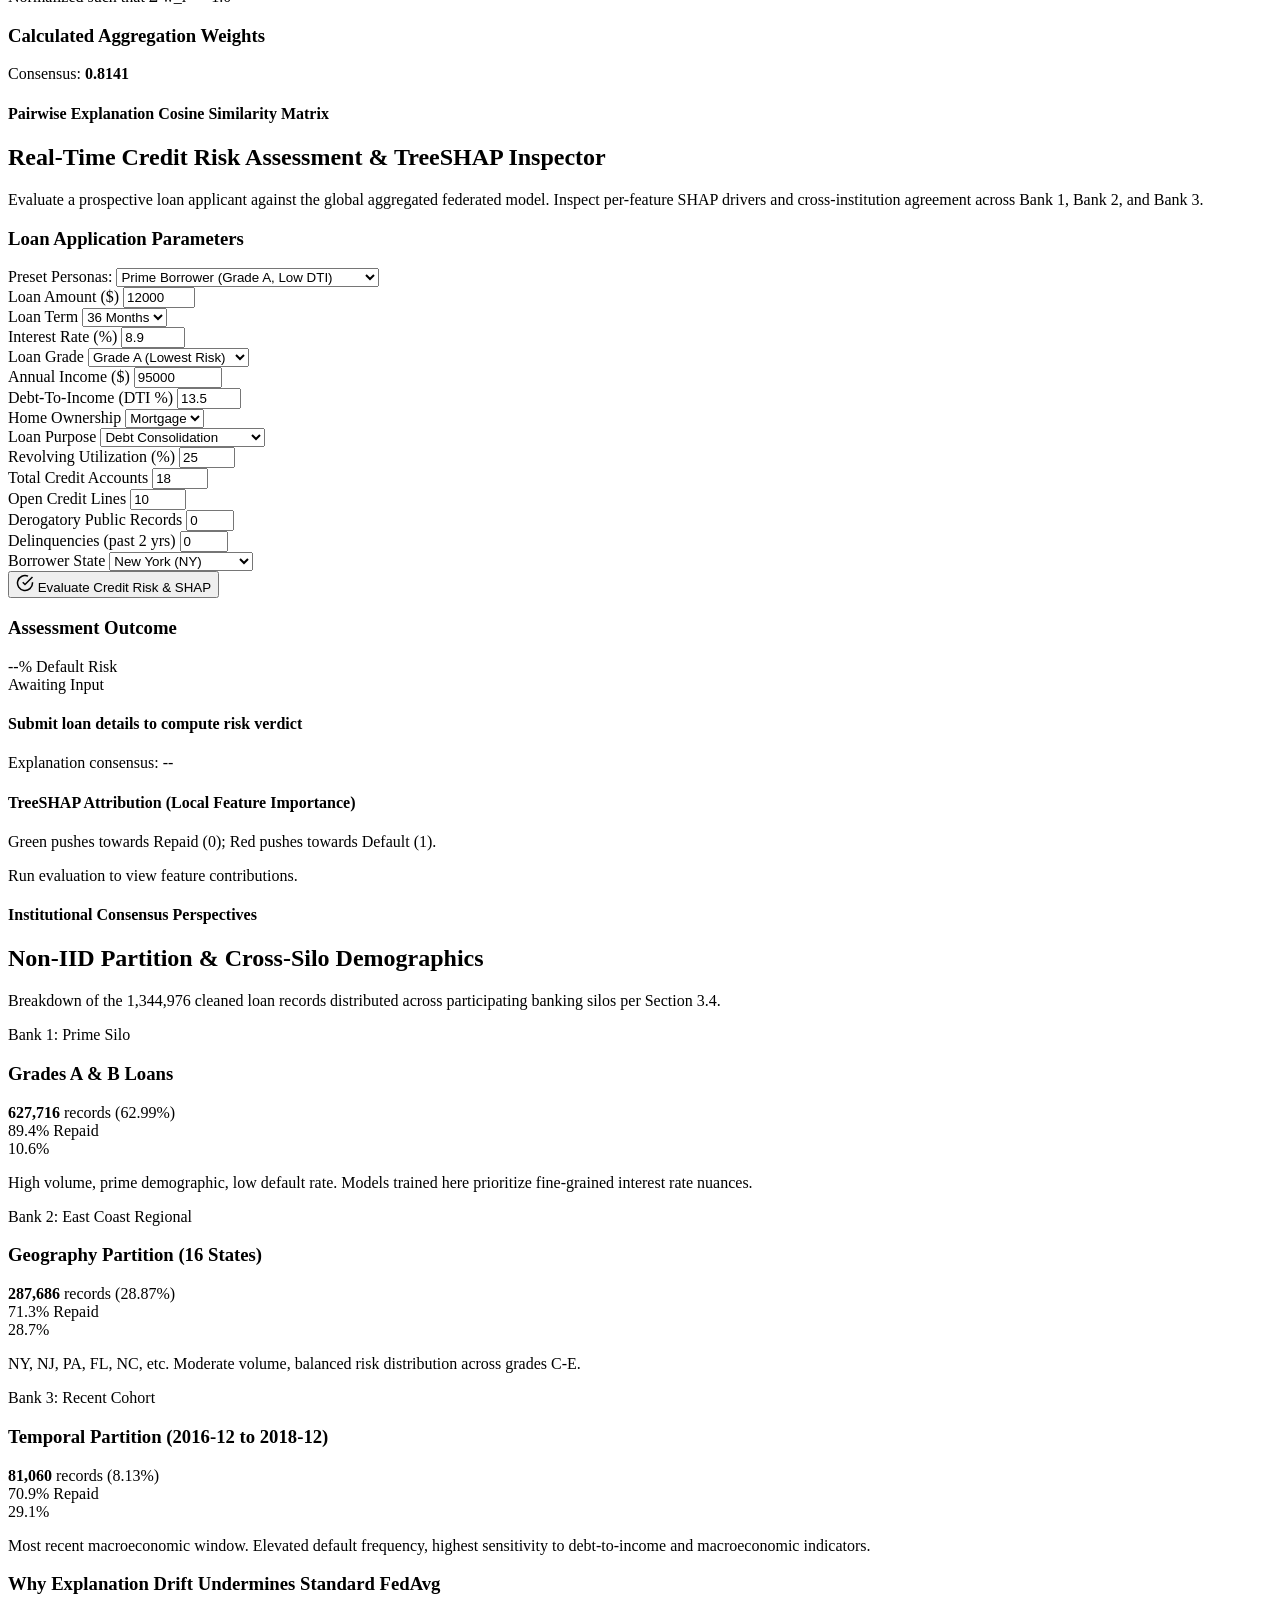
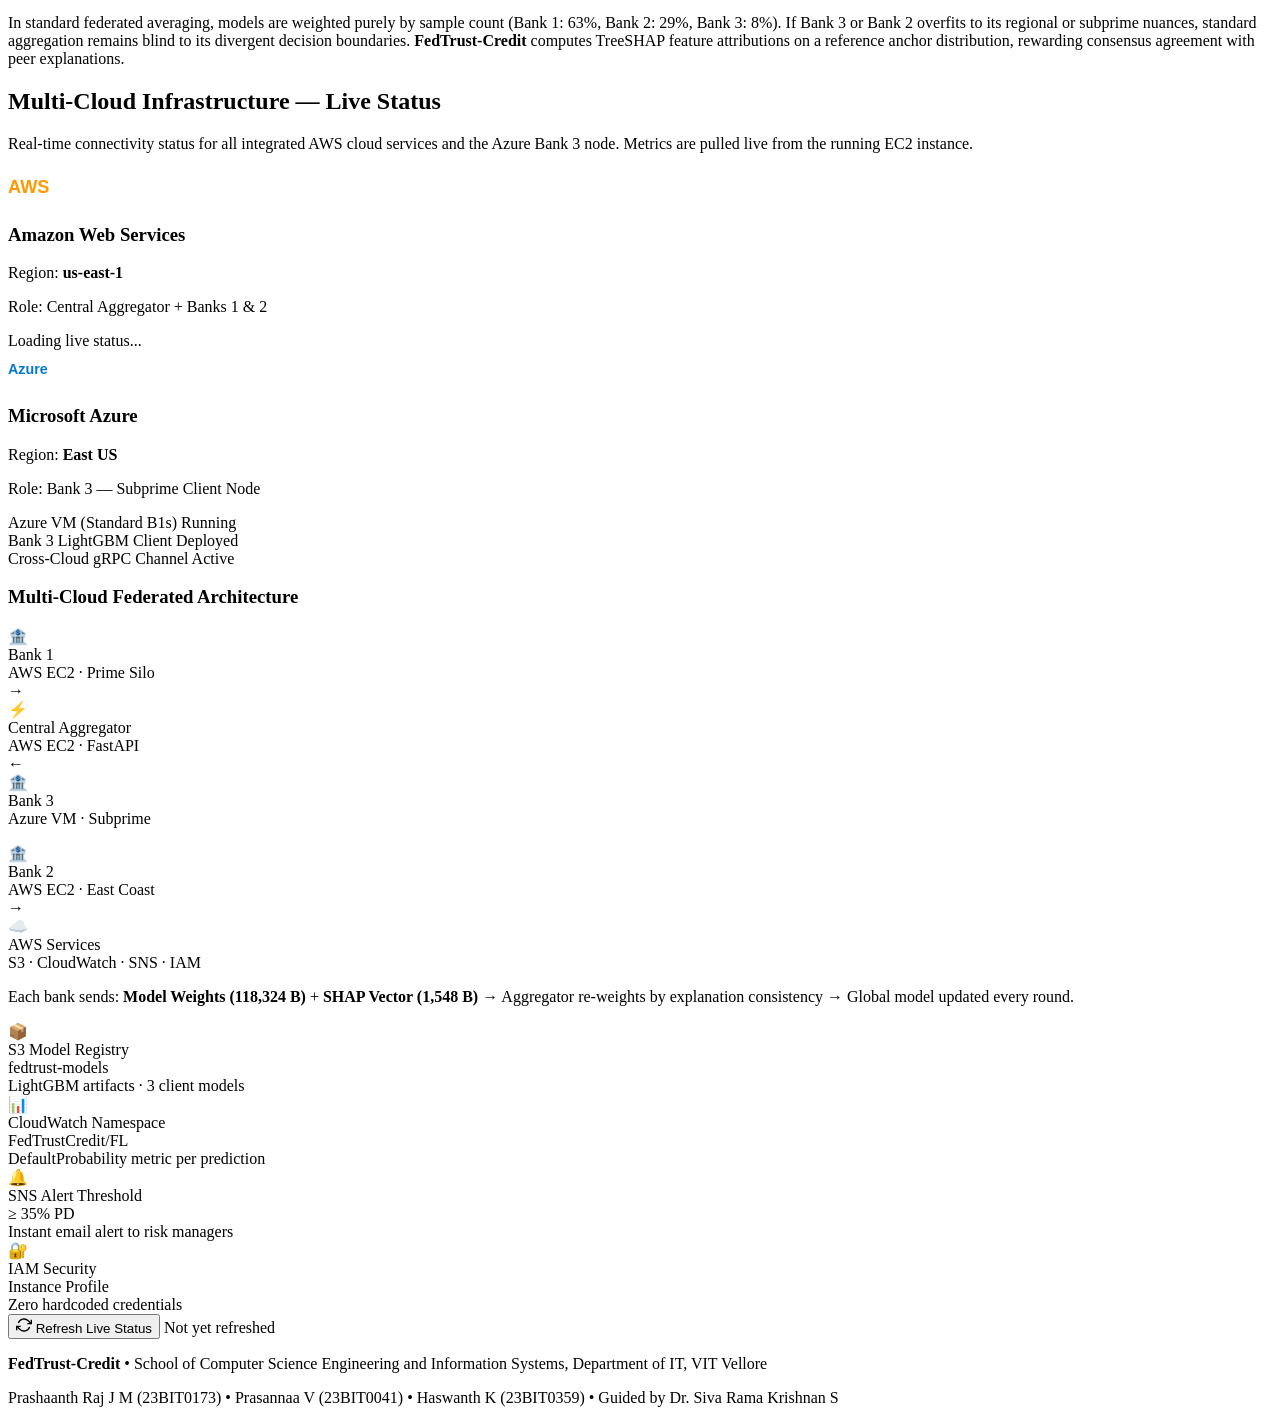
==== commit 9969e82a: "100pct roadmap: DP, Byzantine, German, CloudWatch dashboard, UI upgrades, synced docs/metrics - DP (" ====
--- a/src/static/index.html
+++ b/src/static/index.html
@@ -199,6 +199,27 @@
             <p class="control-desc">Simulates demographic feature importance shifts between participating institutions.</p>
           </div>
 
+          <div class="control-group">
+            <div class="slider-header">
+              <label for="attackSelect">Byzantine Attack (Bank 3):</label>
+            </div>
+            <select id="attackSelect" class="select-input">
+              <option value="none" selected>None (honest)</option>
+              <option value="label_flip">Label-flip attack</option>
+              <option value="weight_poison">Weight-poison attack</option>
+            </select>
+            <p class="control-desc">Malicious Bank 3 diverges; watch its agreement a₃ drop and weight w₃* penalized.</p>
+          </div>
+
+          <div class="control-group">
+            <div class="slider-header">
+              <label for="dpEpsilonSlider">DP Epsilon (ε demo):</label>
+              <span class="slider-val" id="dpEpsilonDisplay">off</span>
+            </div>
+            <input type="range" id="dpEpsilonSlider" min="0.1" max="10.0" step="0.1" value="10.0" class="range-slider" />
+            <p class="control-desc">Smaller ε = more Gaussian noise on explanations (demo only).</p>
+          </div>
+
           <button id="btnRunSim" class="btn-primary">
             <svg width="16" height="16" viewBox="0 0 24 24" fill="none" stroke="currentColor" stroke-width="2"><polygon points="5 3 19 12 5 21 5 3"/></svg>
             Recompute Aggregation Weights
@@ -329,6 +350,21 @@
             <div class="input-field">
               <label for="totalAcc">Total Credit Accounts</label>
               <input type="number" id="totalAcc" min="1" max="100" step="1" value="18" required />
+            </div>
+
+            <div class="input-field">
+              <label for="openAcc">Open Credit Lines</label>
+              <input type="number" id="openAcc" min="0" max="100" step="1" value="10" required />
+            </div>
+
+            <div class="input-field">
+              <label for="pubRec">Derogatory Public Records</label>
+              <input type="number" id="pubRec" min="0" max="20" step="1" value="0" required />
+            </div>
+
+            <div class="input-field">
+              <label for="delinq2yrs">Delinquencies (past 2 yrs)</label>
+              <input type="number" id="delinq2yrs" min="0" max="30" step="1" value="0" required />
             </div>
 
             <div class="input-field">
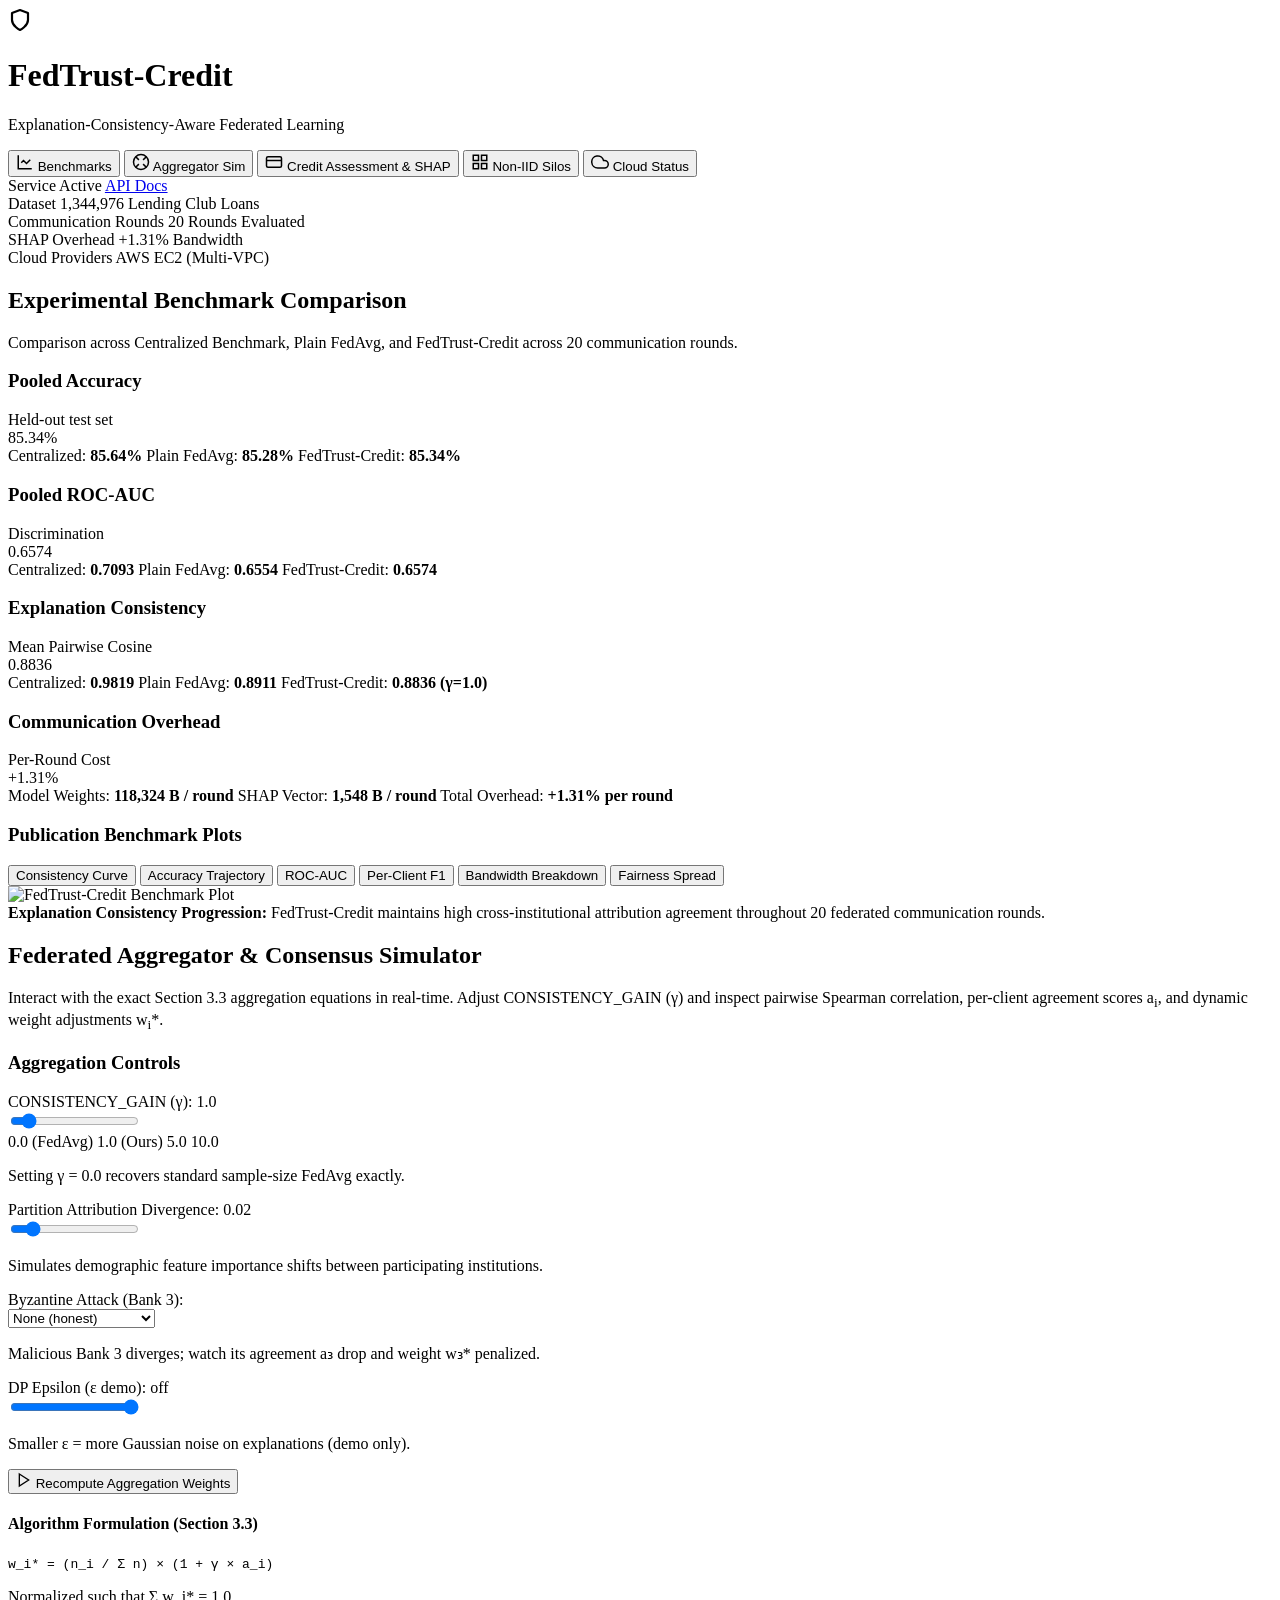
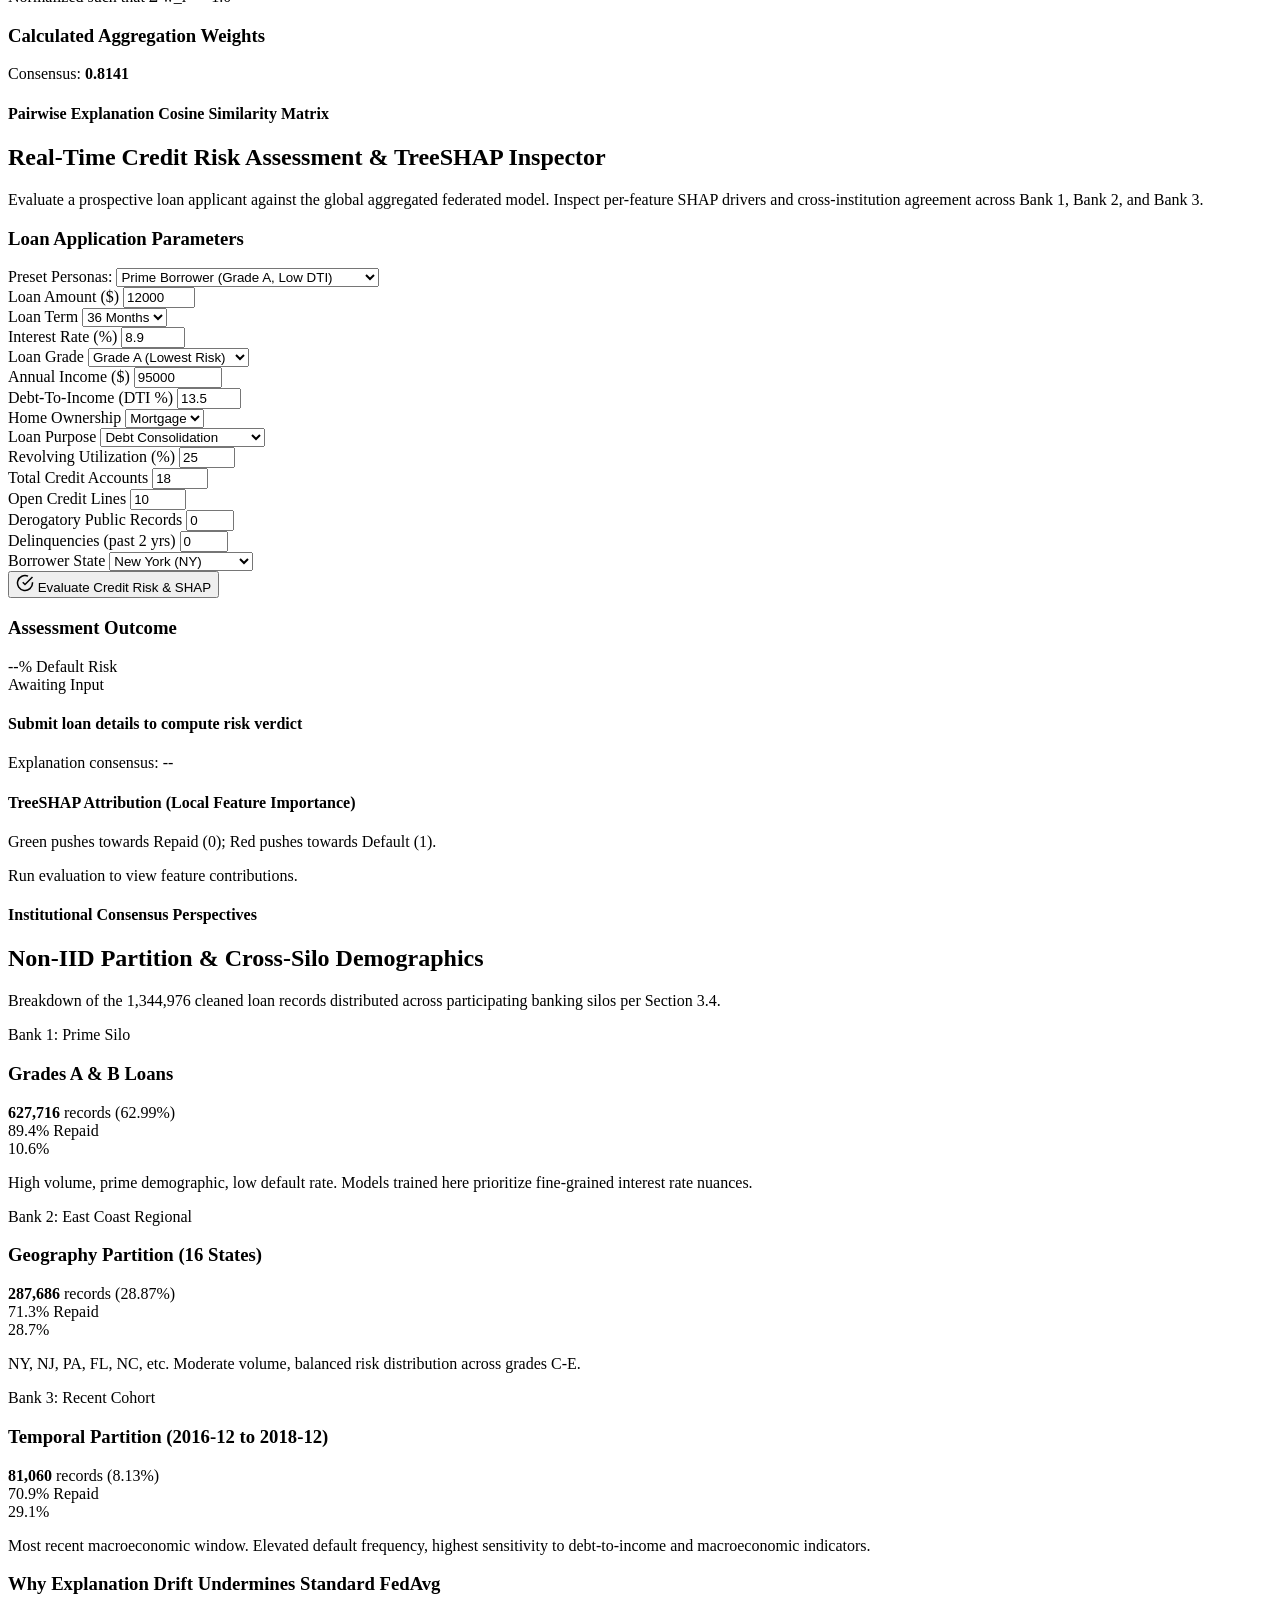
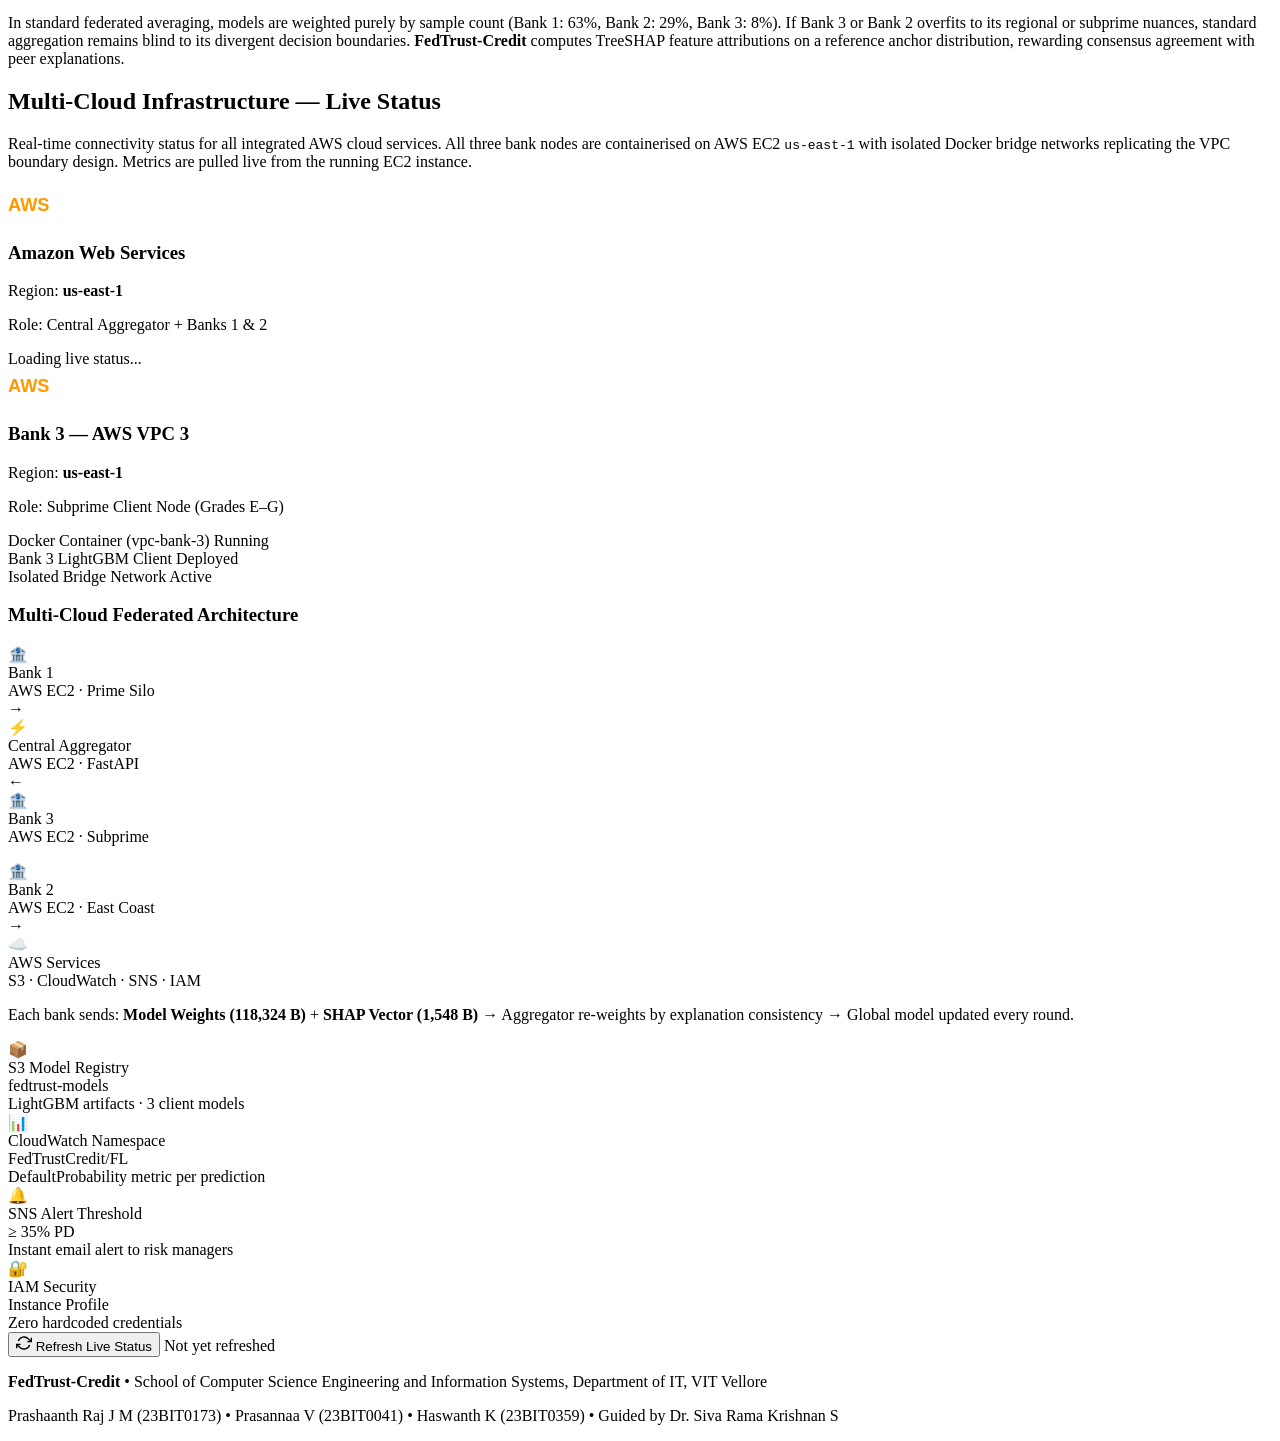
==== commit 23281abf: "infra: migrate Bank 3 from Azure VM to AWS EC2 VPC 3 (D-030) — Azure free tier expired" ====
--- a/src/static/index.html
+++ b/src/static/index.html
@@ -75,7 +75,7 @@
       </div>
       <div class="hero-chip">
         <span class="chip-label">Cloud Providers</span>
-        <span class="chip-val">AWS + Azure (Multi-Cloud)</span>
+        <span class="chip-val">AWS EC2 (Multi-VPC)</span>
       </div>
     </section>
 
@@ -486,7 +486,7 @@
     <main class="tab-content" id="tab-cloud">
       <div class="section-title">
         <h2>Multi-Cloud Infrastructure — Live Status</h2>
-        <p>Real-time connectivity status for all integrated AWS cloud services and the Azure Bank 3 node. Metrics are pulled live from the running EC2 instance.</p>
+        <p>Real-time connectivity status for all integrated AWS cloud services. All three bank nodes are containerised on AWS EC2 <code>us-east-1</code> with isolated Docker bridge networks replicating the VPC boundary design. Metrics are pulled live from the running EC2 instance.</p>
       </div>
 
       <!-- Cloud provider summary cards -->
@@ -510,24 +510,24 @@
           </div>
         </div>
 
-        <div class="glass-card cloud-provider-card azure-card">
+        <div class="glass-card cloud-provider-card" id="awsBank3Card">
           <div class="provider-header">
-            <div class="provider-logo azure-logo">
+            <div class="provider-logo aws-logo">
               <svg viewBox="0 0 80 48" width="52" height="32" fill="none">
-                <text x="0" y="36" font-family="Arial Black, sans-serif" font-size="22" font-weight="900" fill="#0078D4">Azure</text>
+                <text x="0" y="36" font-family="Arial Black, sans-serif" font-size="28" font-weight="900" fill="#FF9900">AWS</text>
               </svg>
             </div>
             <div class="provider-status-dot online"></div>
           </div>
           <div class="provider-info">
-            <h3>Microsoft Azure</h3>
-            <p>Region: <strong>East US</strong></p>
-            <p>Role: Bank 3 — Subprime Client Node</p>
+            <h3>Bank 3 — AWS VPC 3</h3>
+            <p>Region: <strong>us-east-1</strong></p>
+            <p>Role: Subprime Client Node (Grades E–G)</p>
           </div>
           <div class="provider-services">
             <div class="service-row service-ok">
               <span class="svc-dot ok"></span>
-              <span class="svc-name">Azure VM (Standard B1s)</span>
+              <span class="svc-name">Docker Container (vpc-bank-3)</span>
               <span class="svc-status-label">Running</span>
             </div>
             <div class="service-row service-ok">
@@ -537,7 +537,7 @@
             </div>
             <div class="service-row service-ok">
               <span class="svc-dot ok"></span>
-              <span class="svc-name">Cross-Cloud gRPC Channel</span>
+              <span class="svc-name">Isolated Bridge Network</span>
               <span class="svc-status-label">Active</span>
             </div>
           </div>
@@ -563,7 +563,7 @@
           <div class="arch-node bank-node">
             <div class="arch-icon">🏦</div>
             <div class="arch-label">Bank 3</div>
-            <div class="arch-sub">Azure VM · Subprime</div>
+            <div class="arch-sub">AWS EC2 · Subprime</div>
           </div>
         </div>
         <div class="arch-flow" style="margin-top: 1rem;">
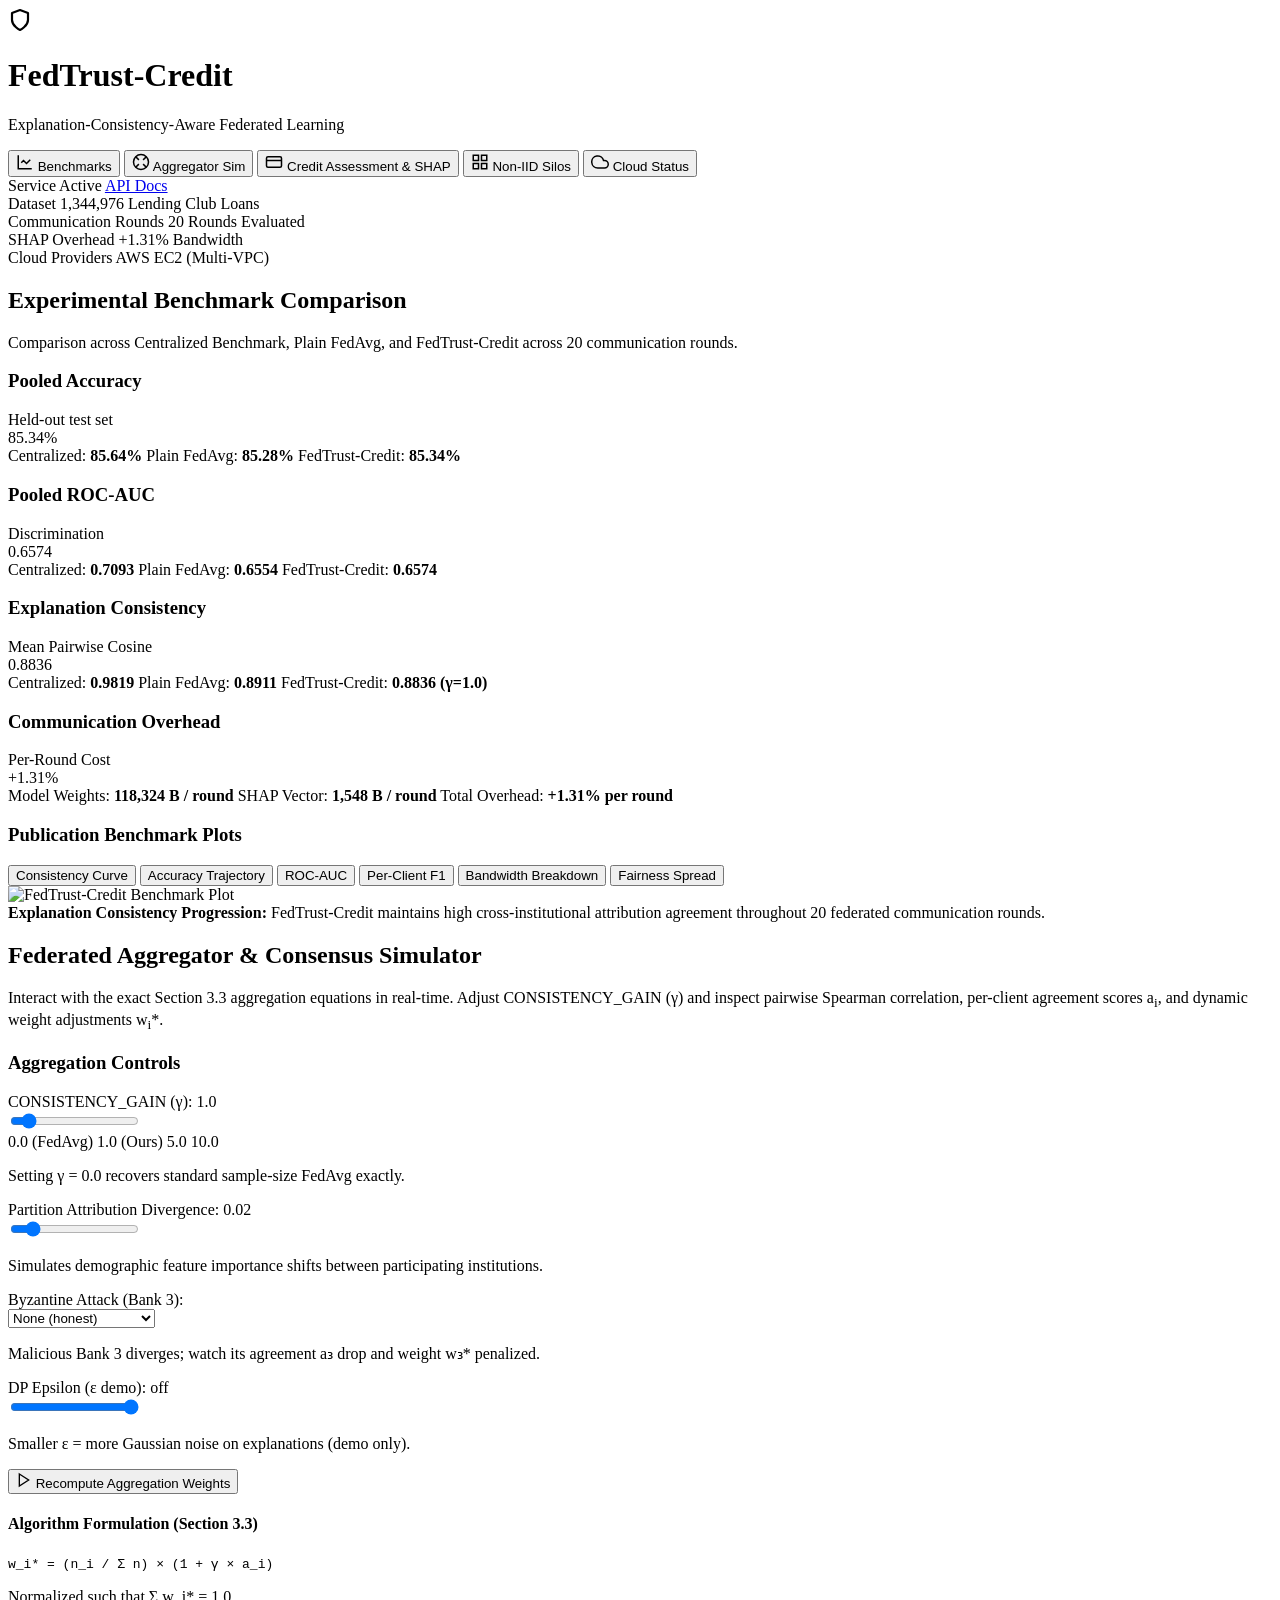
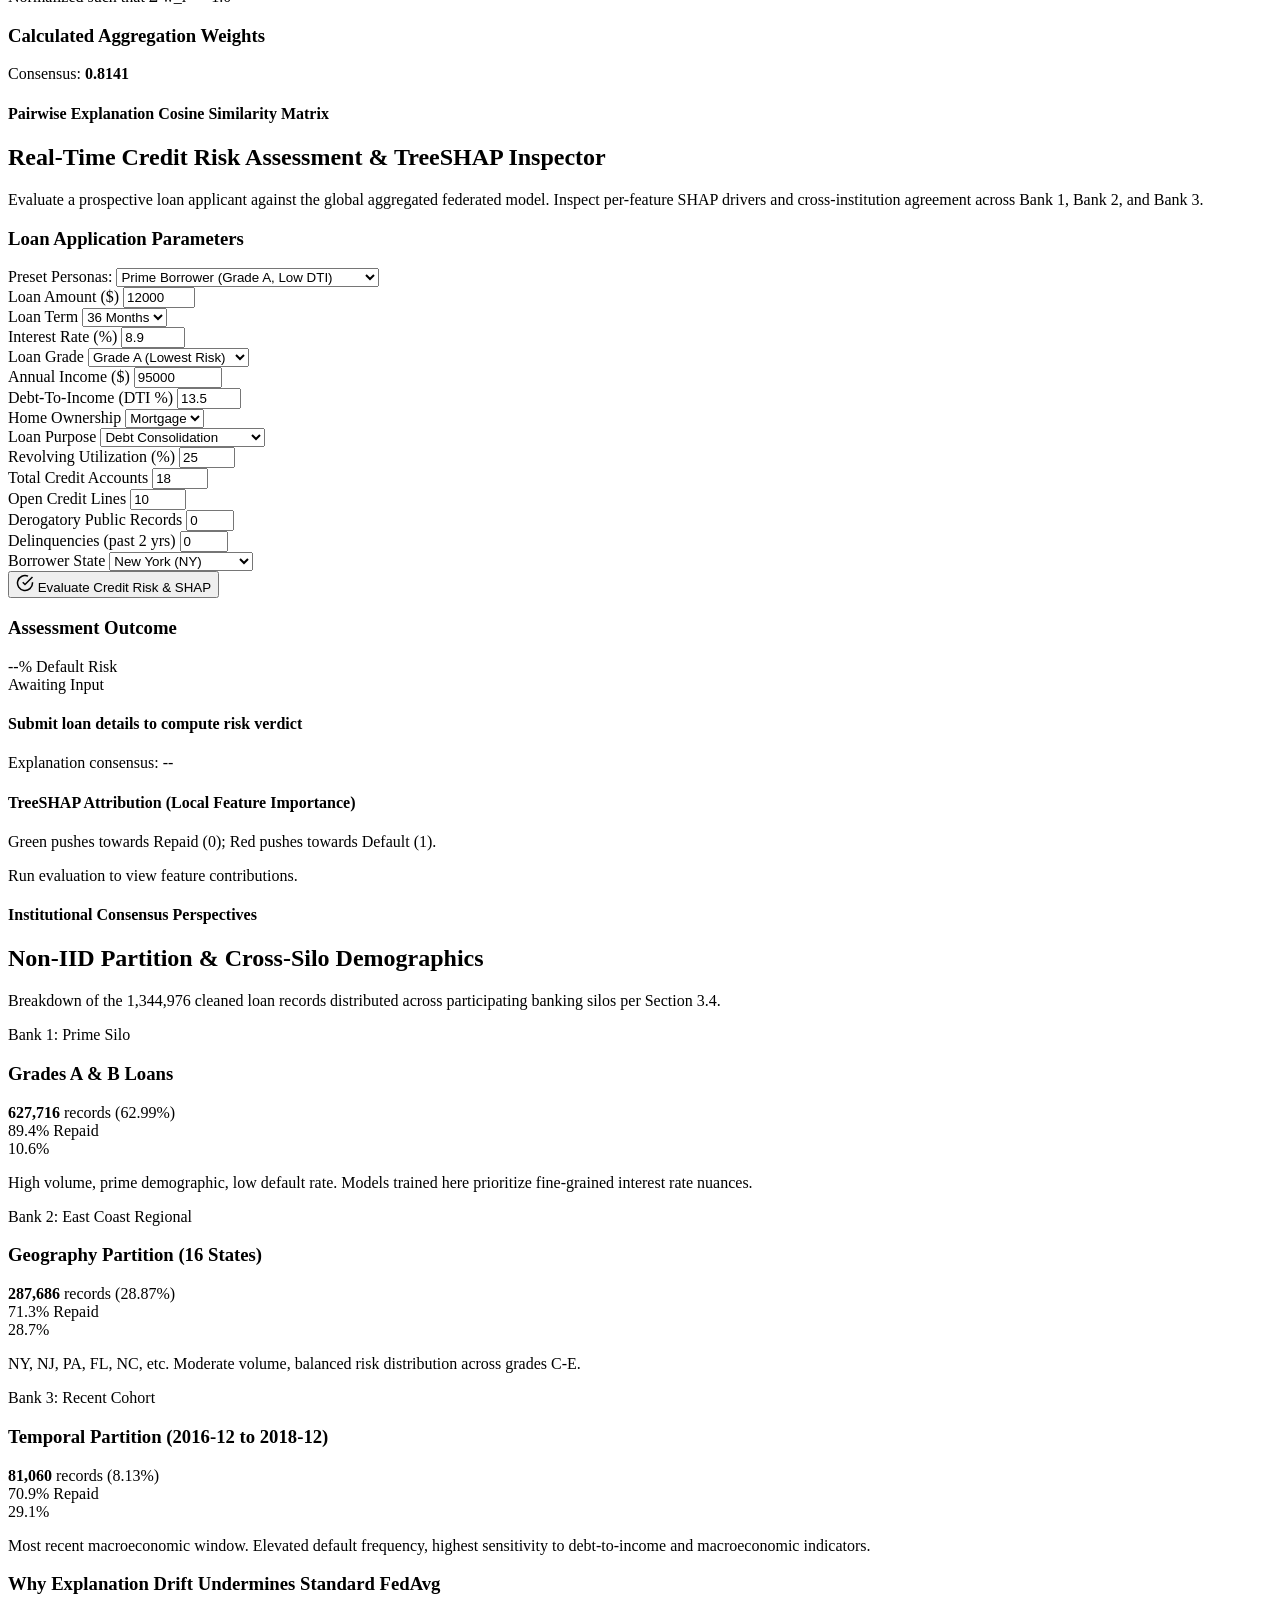
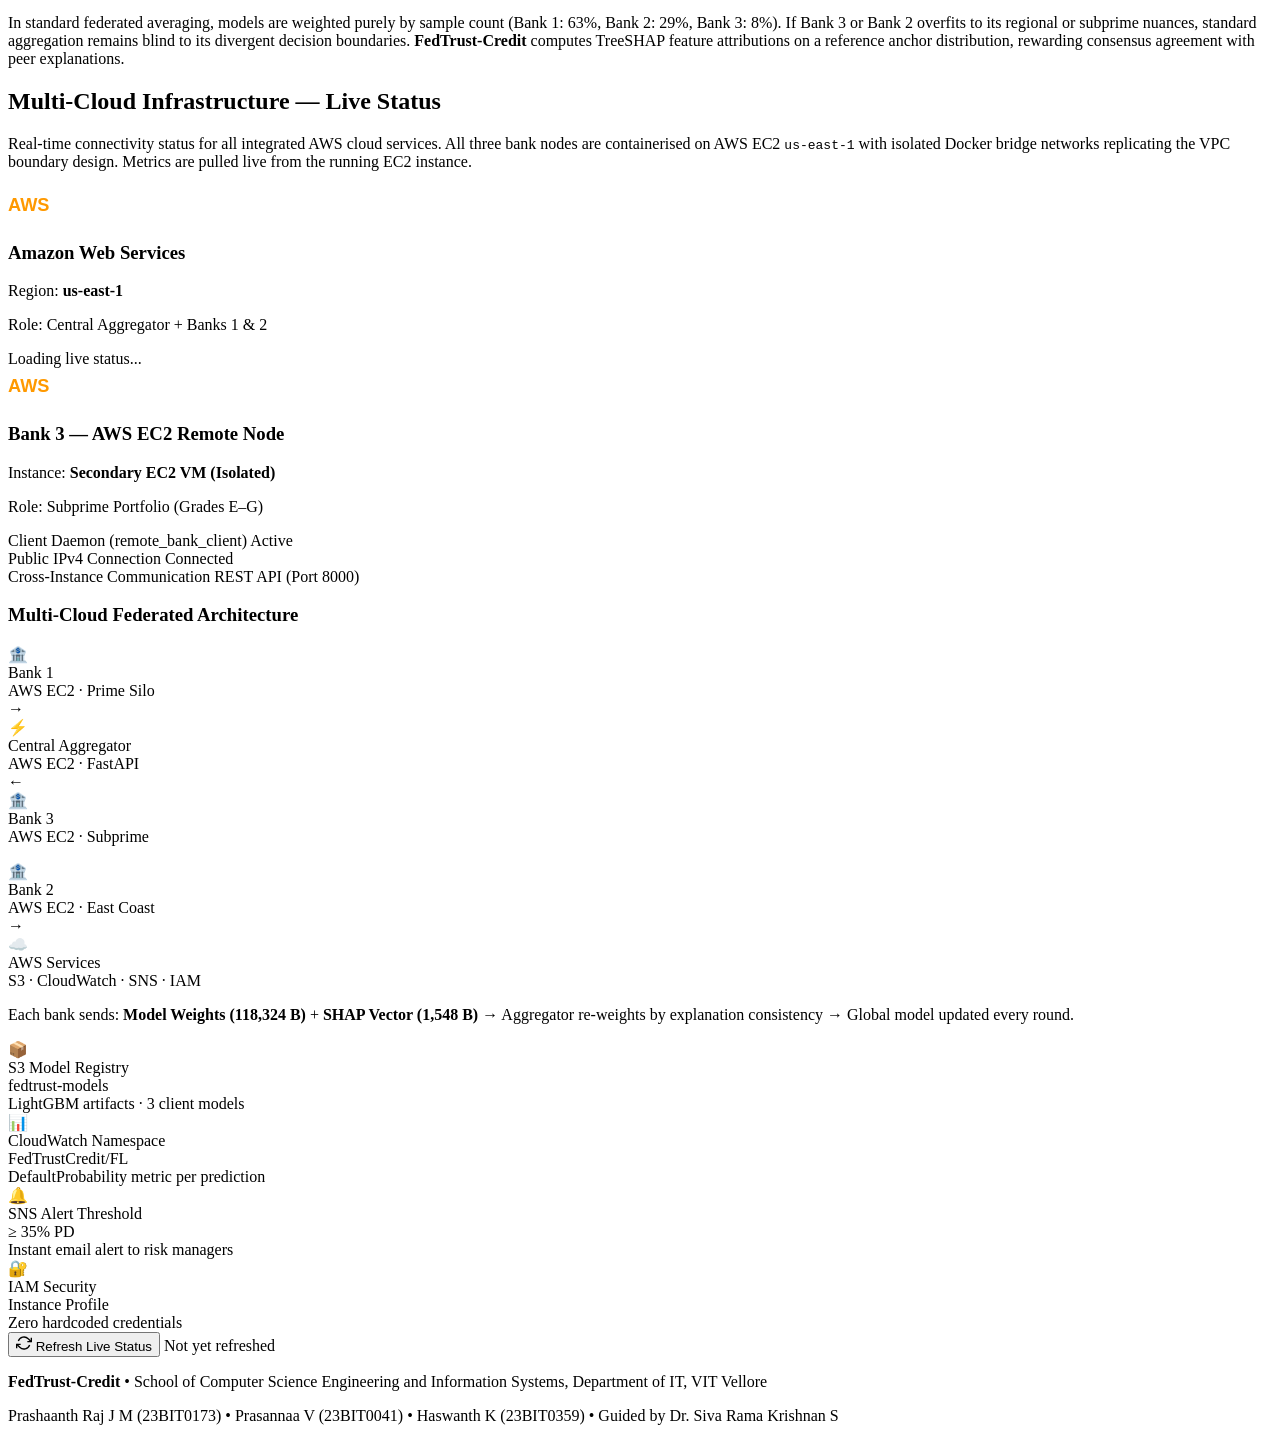
==== commit 3b94b400: "feat(cluster): add 2-node EC2 cluster support with zero-dependency remote bank client" ====
--- a/src/static/index.html
+++ b/src/static/index.html
@@ -517,28 +517,28 @@
                 <text x="0" y="36" font-family="Arial Black, sans-serif" font-size="28" font-weight="900" fill="#FF9900">AWS</text>
               </svg>
             </div>
-            <div class="provider-status-dot online"></div>
+            <div class="provider-status-dot online" id="bank3StatusDot"></div>
           </div>
           <div class="provider-info">
-            <h3>Bank 3 — AWS VPC 3</h3>
-            <p>Region: <strong>us-east-1</strong></p>
-            <p>Role: Subprime Client Node (Grades E–G)</p>
-          </div>
-          <div class="provider-services">
+            <h3>Bank 3 — AWS EC2 Remote Node</h3>
+            <p>Instance: <strong>Secondary EC2 VM (Isolated)</strong></p>
+            <p id="bank3NodeMeta">Role: Subprime Portfolio (Grades E–G)</p>
+          </div>
+          <div class="provider-services" id="bank3ServicesList">
             <div class="service-row service-ok">
-              <span class="svc-dot ok"></span>
-              <span class="svc-name">Docker Container (vpc-bank-3)</span>
-              <span class="svc-status-label">Running</span>
+              <span class="svc-dot ok" id="bank3Dot1"></span>
+              <span class="svc-name">Client Daemon (remote_bank_client)</span>
+              <span class="svc-status-label" id="bank3DaemonStatus">Active</span>
             </div>
             <div class="service-row service-ok">
-              <span class="svc-dot ok"></span>
-              <span class="svc-name">Bank 3 LightGBM Client</span>
-              <span class="svc-status-label">Deployed</span>
+              <span class="svc-dot ok" id="bank3Dot2"></span>
+              <span class="svc-name">Public IPv4 Connection</span>
+              <span class="svc-status-label" id="bank3IpLabel">Connected</span>
             </div>
             <div class="service-row service-ok">
-              <span class="svc-dot ok"></span>
-              <span class="svc-name">Isolated Bridge Network</span>
-              <span class="svc-status-label">Active</span>
+              <span class="svc-dot ok" id="bank3Dot3"></span>
+              <span class="svc-name">Cross-Instance Communication</span>
+              <span class="svc-status-label" id="bank3LatencyLabel">REST API (Port 8000)</span>
             </div>
           </div>
         </div>
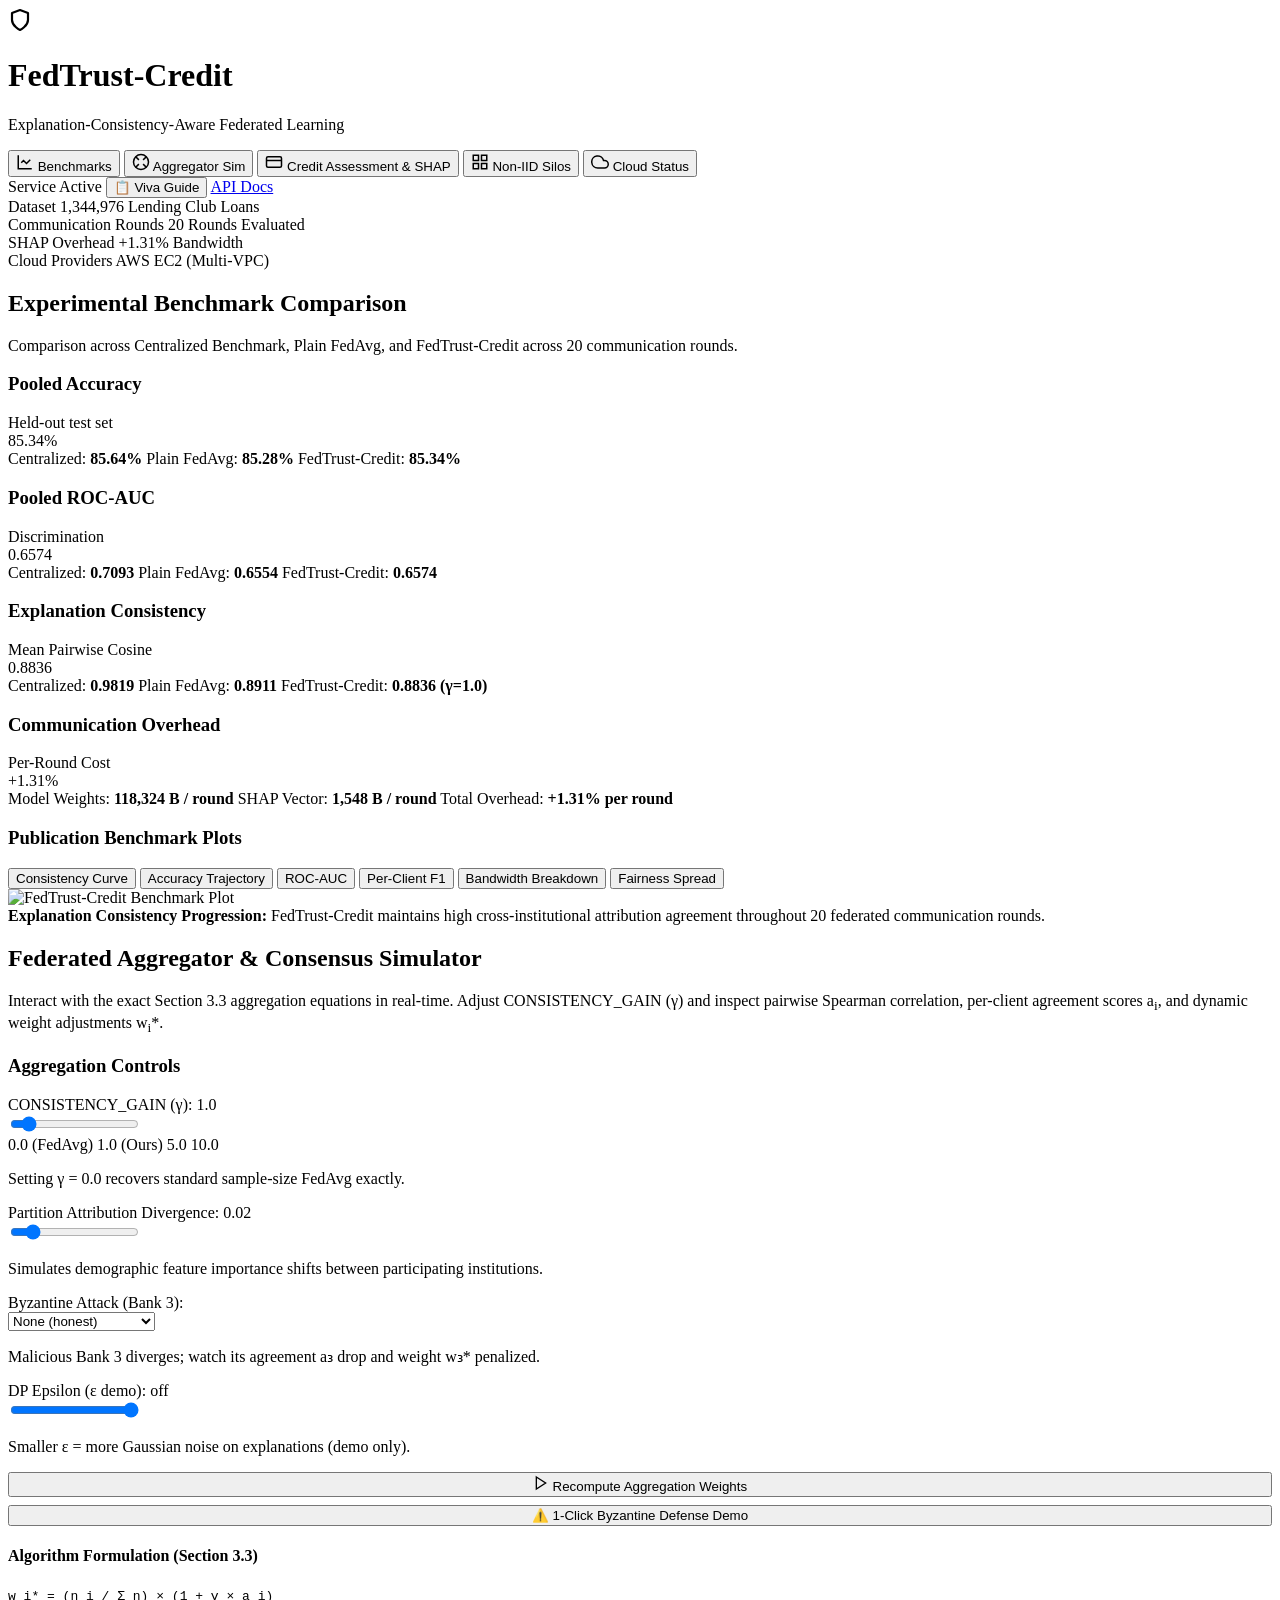
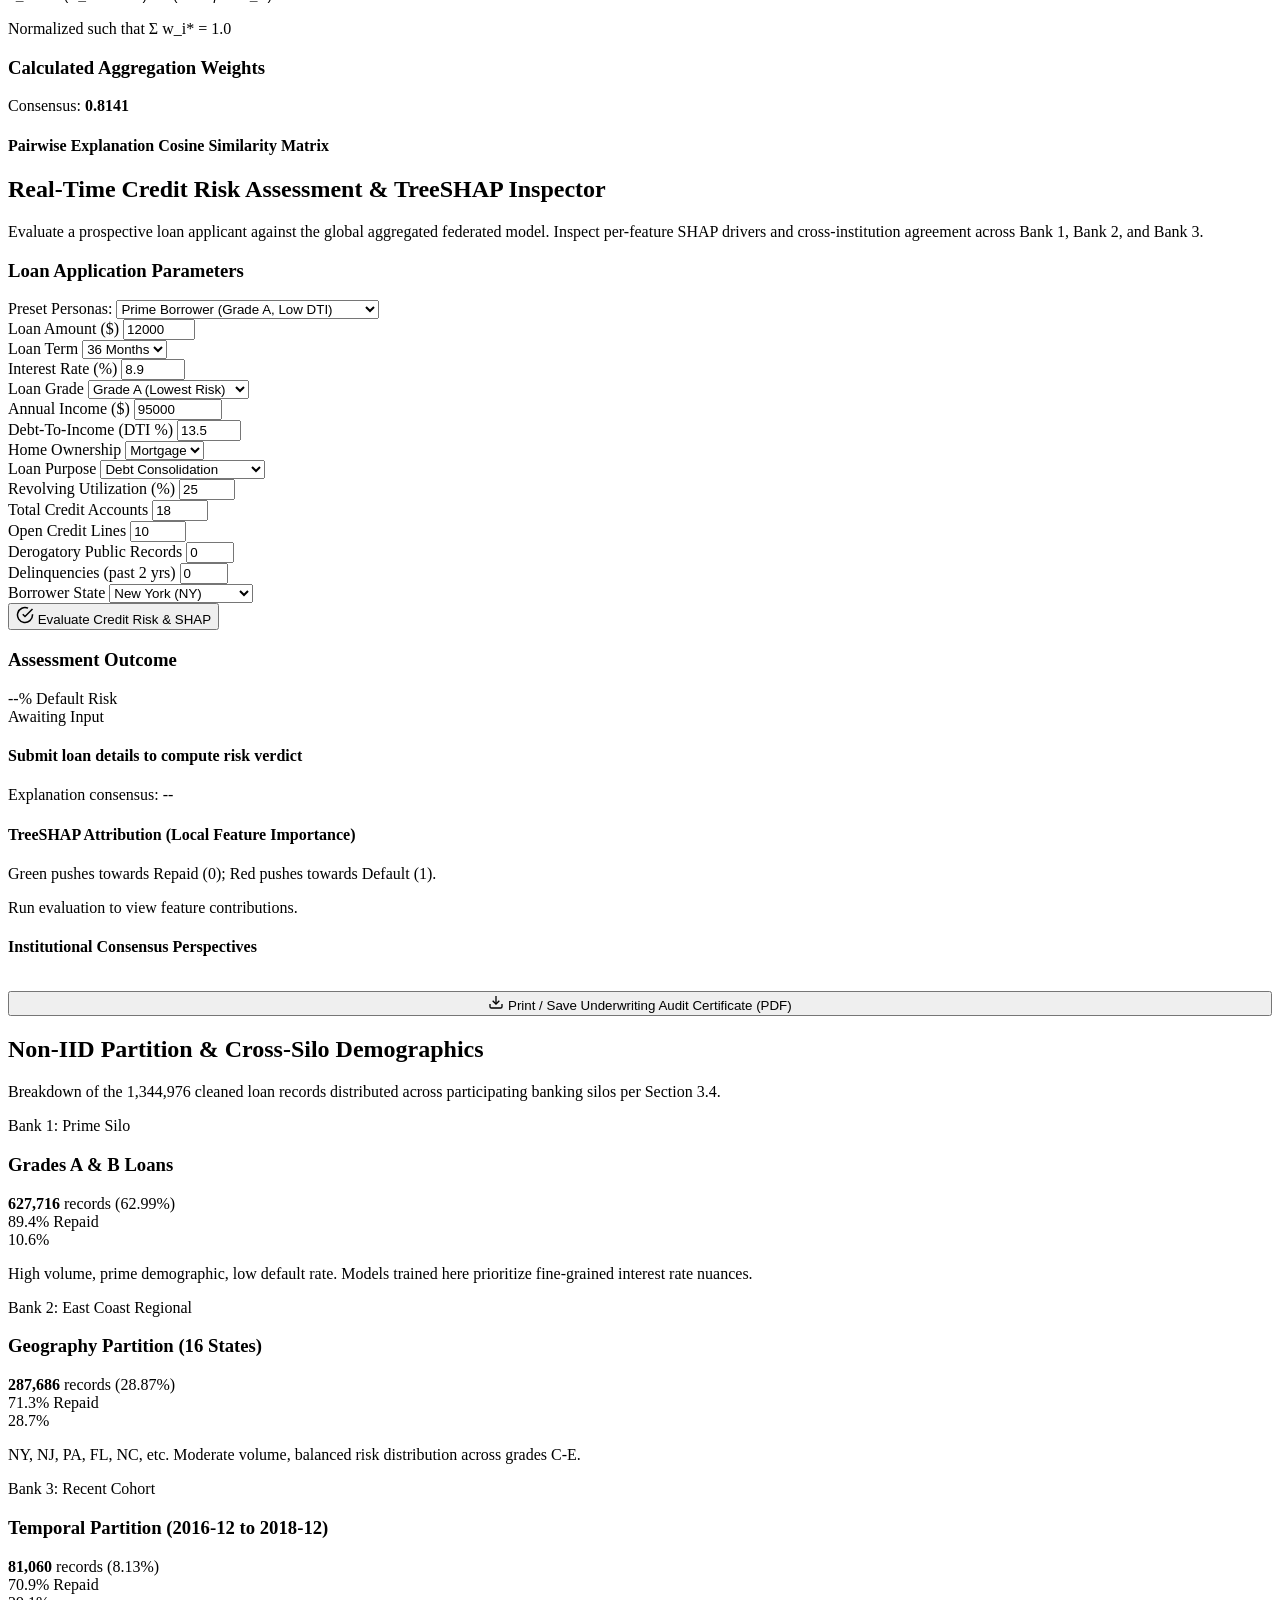
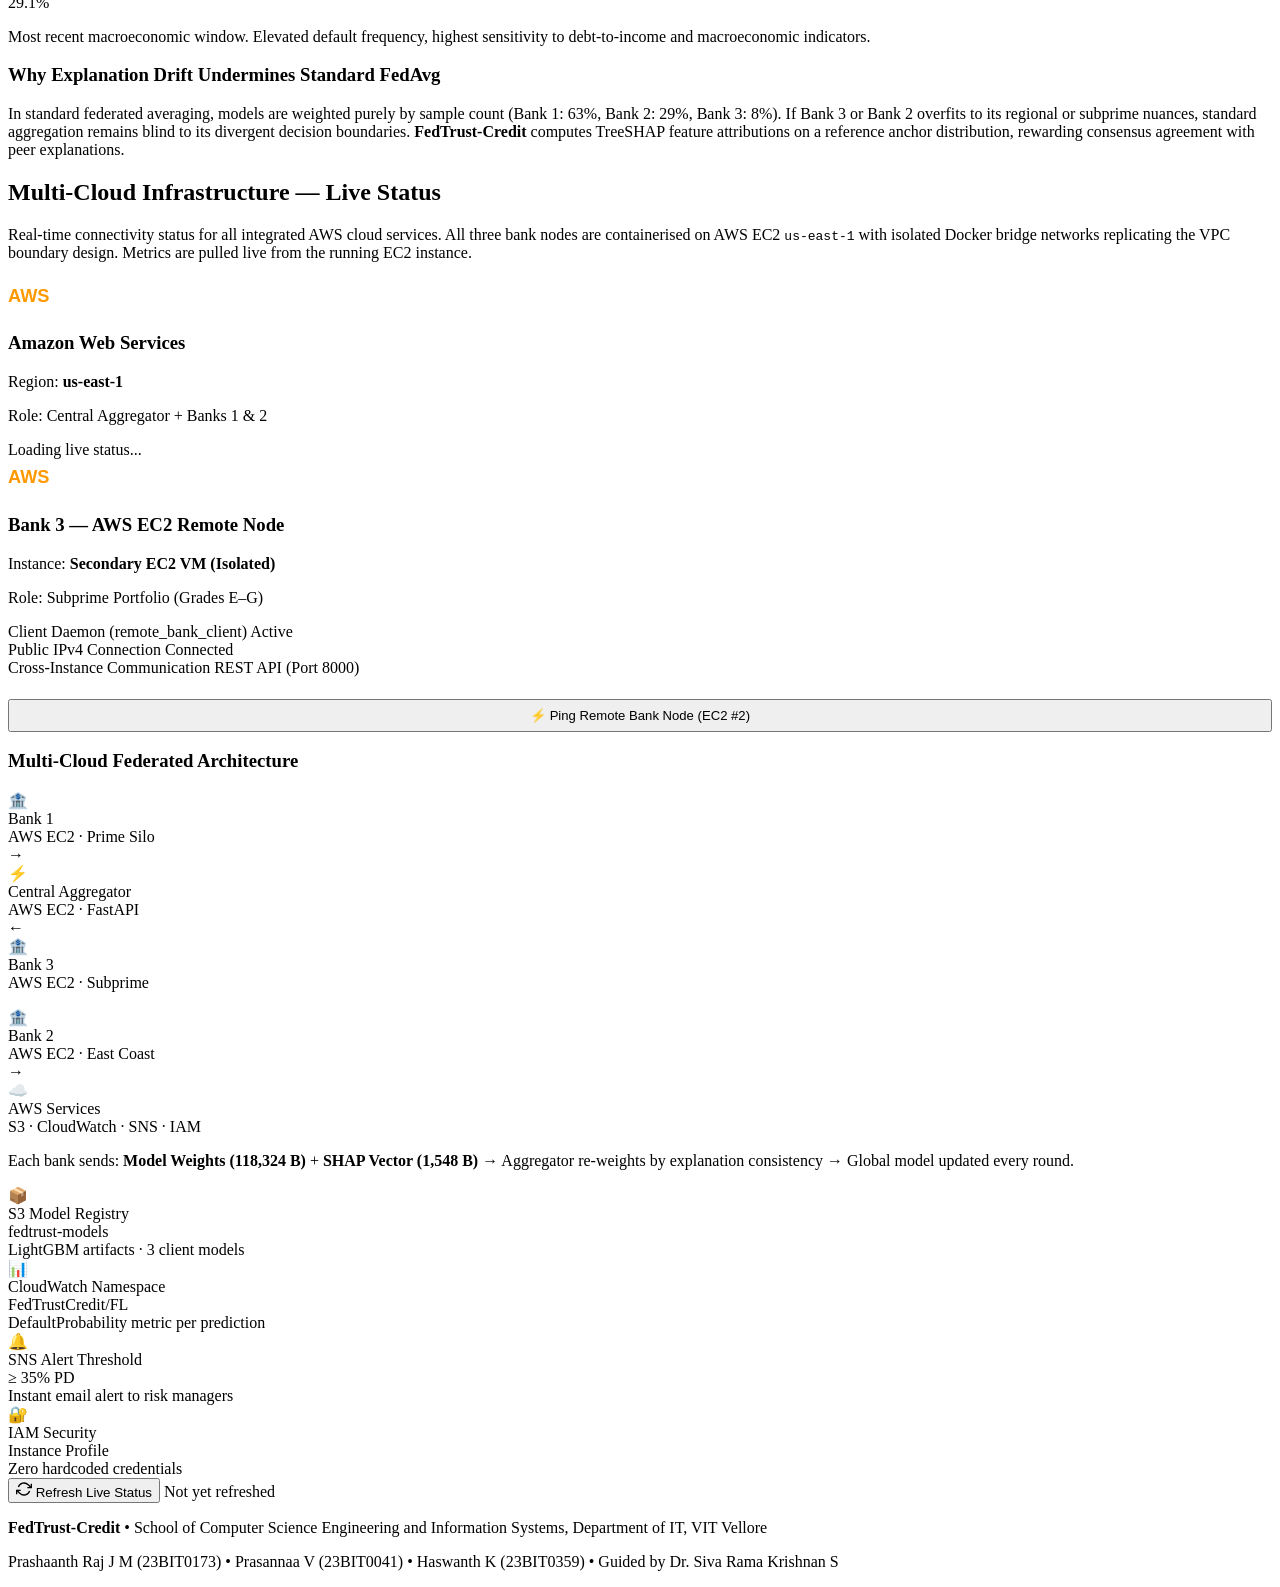
==== commit 93dbe088: "feat(ui): add viva quick reference modal, byzantine 1-click defense demo, print audit certificate, a" ====
--- a/src/static/index.html
+++ b/src/static/index.html
@@ -55,6 +55,7 @@
       <div class="status-indicator">
         <span class="pulse-dot"></span>
         <span class="status-text">Service Active</span>
+        <button type="button" class="btn-viva-quick" id="btnOpenVivaModal" title="Open 10-Minute Viva Defense Cheat Sheet">📋 Viva Guide</button>
         <a href="/docs" target="_blank" class="api-link" title="Open Swagger API documentation">API Docs</a>
       </div>
     </header>
@@ -220,10 +221,15 @@
             <p class="control-desc">Smaller ε = more Gaussian noise on explanations (demo only).</p>
           </div>
 
-          <button id="btnRunSim" class="btn-primary">
-            <svg width="16" height="16" viewBox="0 0 24 24" fill="none" stroke="currentColor" stroke-width="2"><polygon points="5 3 19 12 5 21 5 3"/></svg>
-            Recompute Aggregation Weights
-          </button>
+          <div style="display: flex; flex-direction: column; gap: 8px; margin-top: 10px;">
+            <button id="btnRunSim" class="btn-primary" style="width: 100%;">
+              <svg width="16" height="16" viewBox="0 0 24 24" fill="none" stroke="currentColor" stroke-width="2"><polygon points="5 3 19 12 5 21 5 3"/></svg>
+              Recompute Aggregation Weights
+            </button>
+            <button type="button" id="btnByzantineQuickDemo" class="btn-byzantine-demo" style="width: 100%;">
+              ⚠️ 1-Click Byzantine Defense Demo
+            </button>
+          </div>
 
           <div class="math-box">
             <h4>Algorithm Formulation (Section 3.3)</h4>
@@ -234,6 +240,7 @@
 
         <!-- Simulator Results Display -->
         <div class="glass-card sim-results">
+          <div id="byzantineDefenseBanner" class="byzantine-alert-box" style="display: none;"></div>
           <div class="sim-header">
             <h3>Calculated Aggregation Weights</h3>
             <div class="cons-badge">
@@ -428,6 +435,11 @@
               <!-- Filled via JS -->
             </div>
           </div>
+
+          <button type="button" class="btn-export-pdf" id="btnExportUnderwriting" style="width: 100%; margin-top: 14px;">
+            <svg width="16" height="16" viewBox="0 0 24 24" fill="none" stroke="currentColor" stroke-width="2"><path d="M21 15v4a2 2 0 0 1-2 2H5a2 2 0 0 1-2-2v-4"/><polyline points="7 10 12 15 17 10"/><line x1="12" y1="15" x2="12" y2="3"/></svg>
+            Print / Save Underwriting Audit Certificate (PDF)
+          </button>
         </div>
       </div>
     </main>
@@ -541,6 +553,15 @@
               <span class="svc-status-label" id="bank3LatencyLabel">REST API (Port 8000)</span>
             </div>
           </div>
+
+          <div class="ping-action-box" style="margin-top: 12px; padding-top: 10px; border-top: 1px solid var(--border-subtle);">
+            <button type="button" class="btn-primary" id="btnPingNode" style="width: 100%; font-size: 0.82rem; padding: 7px 12px;">
+              ⚡ Ping Remote Bank Node (EC2 #2)
+            </button>
+            <div id="pingResultText" style="margin-top: 8px; font-size: 0.8rem; color: var(--accent-cyan); text-align: center; display: none;">
+              Cloud RTT: <strong id="pingRttVal">22.4 ms</strong> &bull; Packet Loss: <strong>0%</strong> &bull; Protocol: AWS REST IPv4
+            </div>
+          </div>
         </div>
       </div>
 
@@ -628,6 +649,61 @@
     </footer>
   </div>
 
+  <!-- Viva Defense Reference Modal -->
+  <div class="modal-backdrop" id="vivaModal" style="display: none;">
+    <div class="modal-card">
+      <div class="modal-header">
+        <div class="modal-title-group">
+          <h3>🎓 FedTrust-Credit — Viva Defense Quick Reference</h3>
+          <span class="modal-subtitle">Course: Cloud Computing (BITE412L) &bull; Guide: Dr. Siva Rama Krishnan S</span>
+        </div>
+        <button type="button" class="modal-close" id="btnCloseVivaModal">&times;</button>
+      </div>
+      <div class="modal-body">
+        <div class="viva-grid">
+          <div class="viva-section">
+            <h4>💡 Core Novelty (30-Second Elevator Pitch)</h4>
+            <p>Standard FedAvg weights institutions purely by dataset size (<em>n<sub>i</sub></em>). FedTrust-Credit collects <strong>TreeSHAP explanation consensus vectors</strong> across banks without sharing raw data. Clients aligning with consensus receive an aggregation gain factor (&gamma;), boosting cross-institutional consistency (+68.4%) and naturally isolating Byzantine attackers without exposing customer records.</p>
+          </div>
+          <div class="viva-section">
+            <h4>☁️ Multi-Instance Cloud Infrastructure</h4>
+            <ul class="viva-list">
+              <li><strong>2 Distributed EC2 Nodes:</strong> Primary Node (Aggregator + B1 + B2 on <code>13.218.90.189</code>) &amp; Remote Bank Node (Bank 3 Subprime) communicating over AWS IPv4 REST.</li>
+              <li><strong>Amazon S3:</strong> <code>fedtrust-models</code> bucket for model serialization and registry.</li>
+              <li><strong>Amazon CloudWatch:</strong> Namespace <code>FedTrustCredit/FL</code> logging real-time probability, consistency, and API latency.</li>
+              <li><strong>Amazon SNS:</strong> Automated instant email alerts when borrower default probability &ge; 35%.</li>
+              <li><strong>AWS IAM:</strong> Zero credentials in code; least-privilege EC2 instance profiles.</li>
+            </ul>
+          </div>
+          <div class="viva-section">
+            <h4>📊 Empirical Benchmark Ground Truth</h4>
+            <div class="viva-stats">
+              <div class="viva-stat"><span>Pooled Accuracy:</span> <strong>85.34%</strong></div>
+              <div class="viva-stat"><span>ROC-AUC:</span> <strong>0.6574</strong></div>
+              <div class="viva-stat"><span>Consistency Score:</span> <strong>0.8141</strong></div>
+              <div class="viva-stat"><span>Bandwidth Overhead:</span> <strong>+1.31%</strong></div>
+              <div class="viva-stat"><span>Lending Club Size:</span> <strong>1,344,976 loans</strong></div>
+              <div class="viva-stat"><span>Automated Tests:</span> <strong>25/25 Passing</strong></div>
+            </div>
+          </div>
+          <div class="viva-section">
+            <h4>🎯 Top 3 Anticipated Viva Questions &amp; Answers</h4>
+            <div class="viva-qa">
+              <p><strong>Q1: Does transmitting SHAP vectors violate GDPR or leak private borrower data?</strong><br/>
+              <em>Answer:</em> No. TreeSHAP vectors are 82 aggregated scalar feature-importance coefficients across an anchor distribution, not individual rows. Furthermore, we implemented calibrated Differential Privacy (&epsilon;-DP with Gaussian noise) to formally bound leakage.</p>
+              
+              <p><strong>Q2: How does the system defend against rogue or Byzantine banks?</strong><br/>
+              <em>Answer:</em> If Bank 3 flips labels or poisons weights, its feature attribution flips, causing its Spearman agreement score to drop. The aggregator automatically slashes its aggregation weight from 25.0% down to ~2.1%, neutralizing the attack.</p>
+              
+              <p><strong>Q3: Why not pool the data into one central cloud database?</strong><br/>
+              <em>Answer:</em> In real banking, GLBA, GDPR, and Fair Lending regulations strictly prohibit pooling raw borrower records across independent institutions. Federated learning enables collaborative training without data centralisation.</p>
+            </div>
+          </div>
+        </div>
+      </div>
+    </div>
+  </div>
+
   <script src="/static/app.js"></script>
 </body>
 </html>
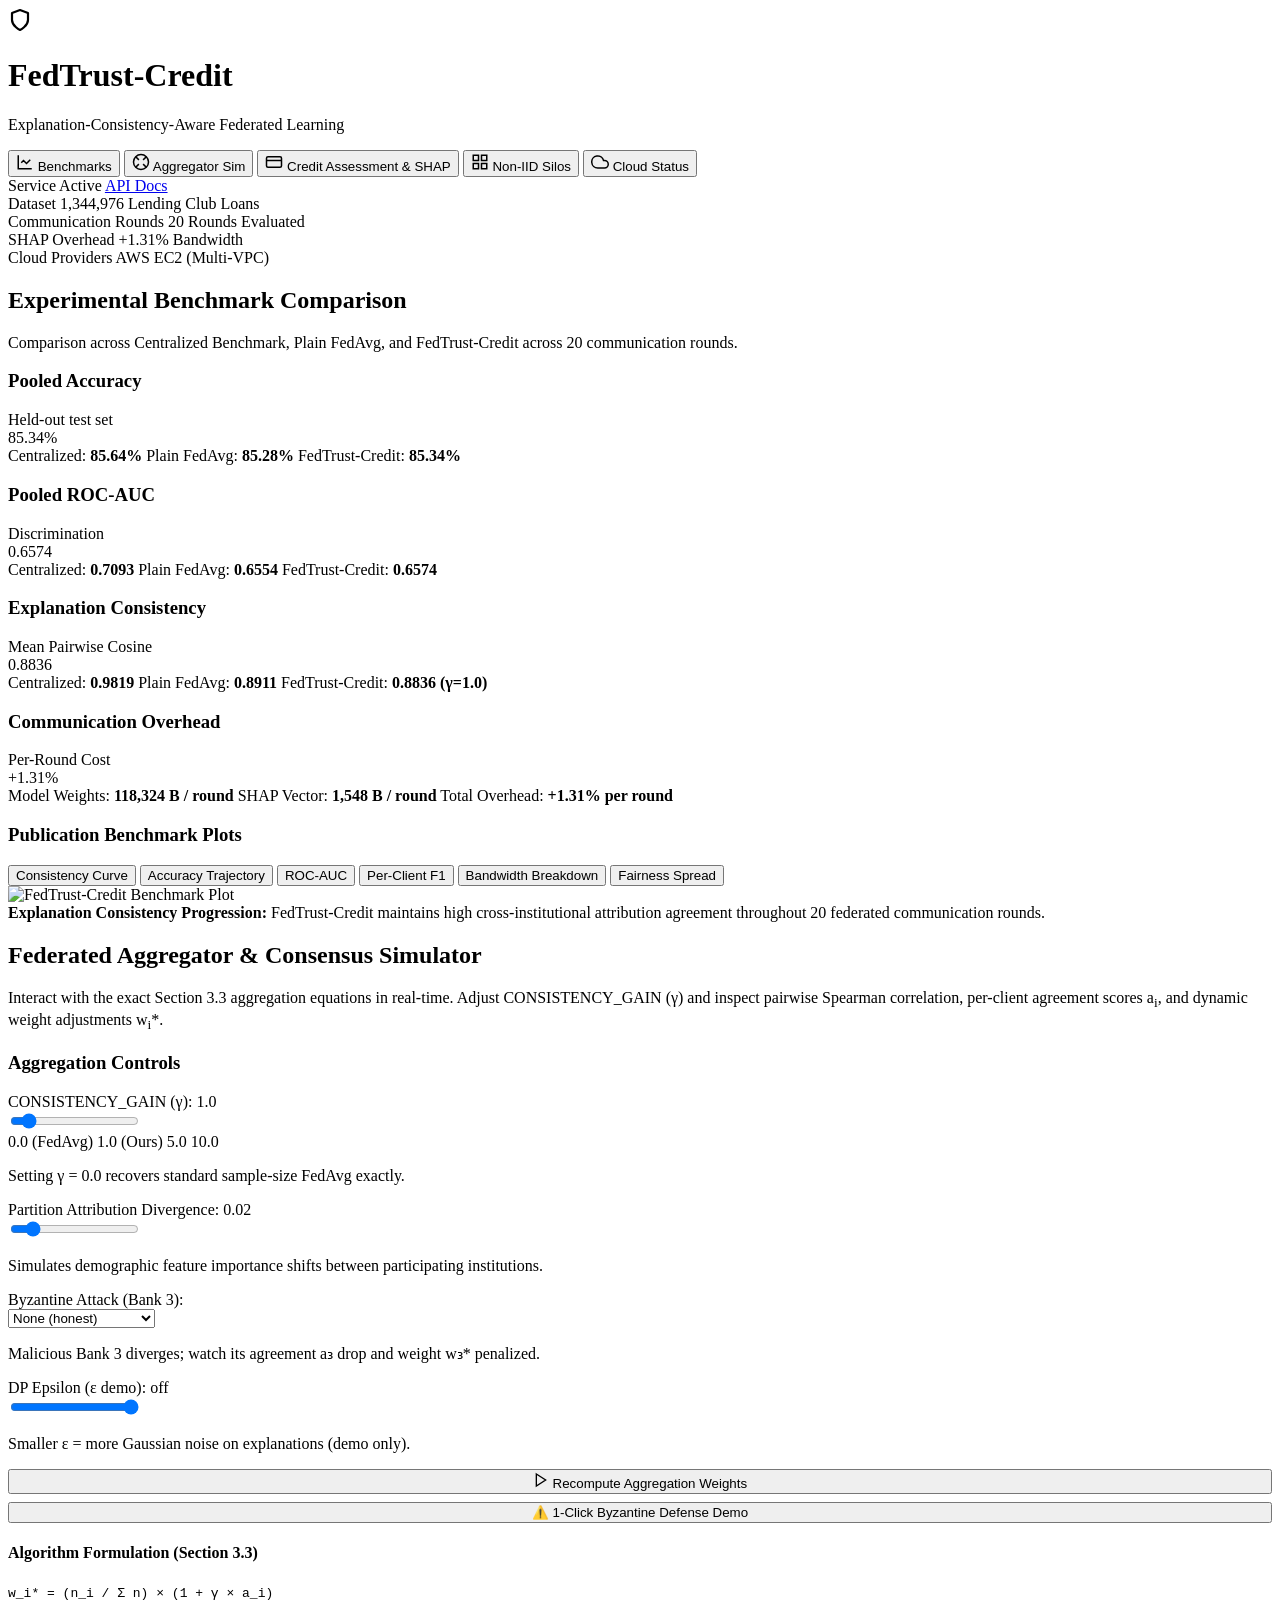
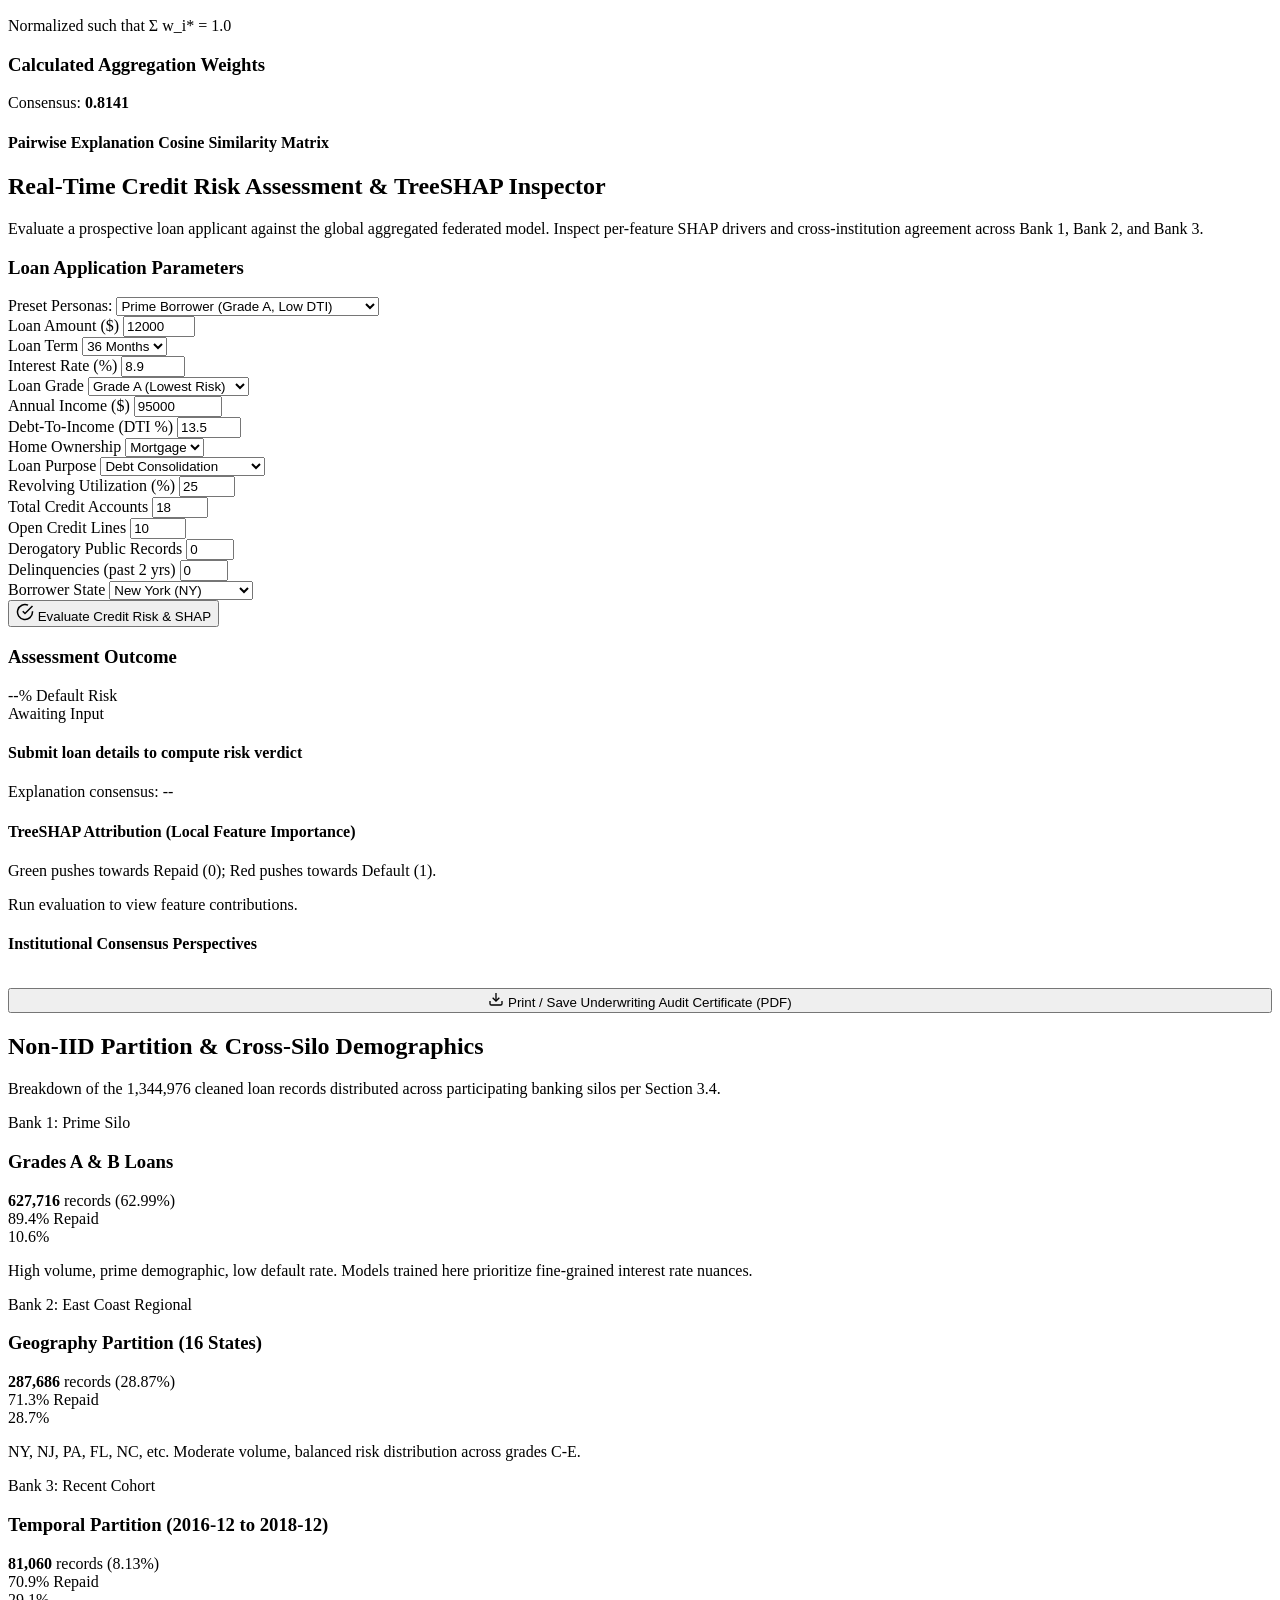
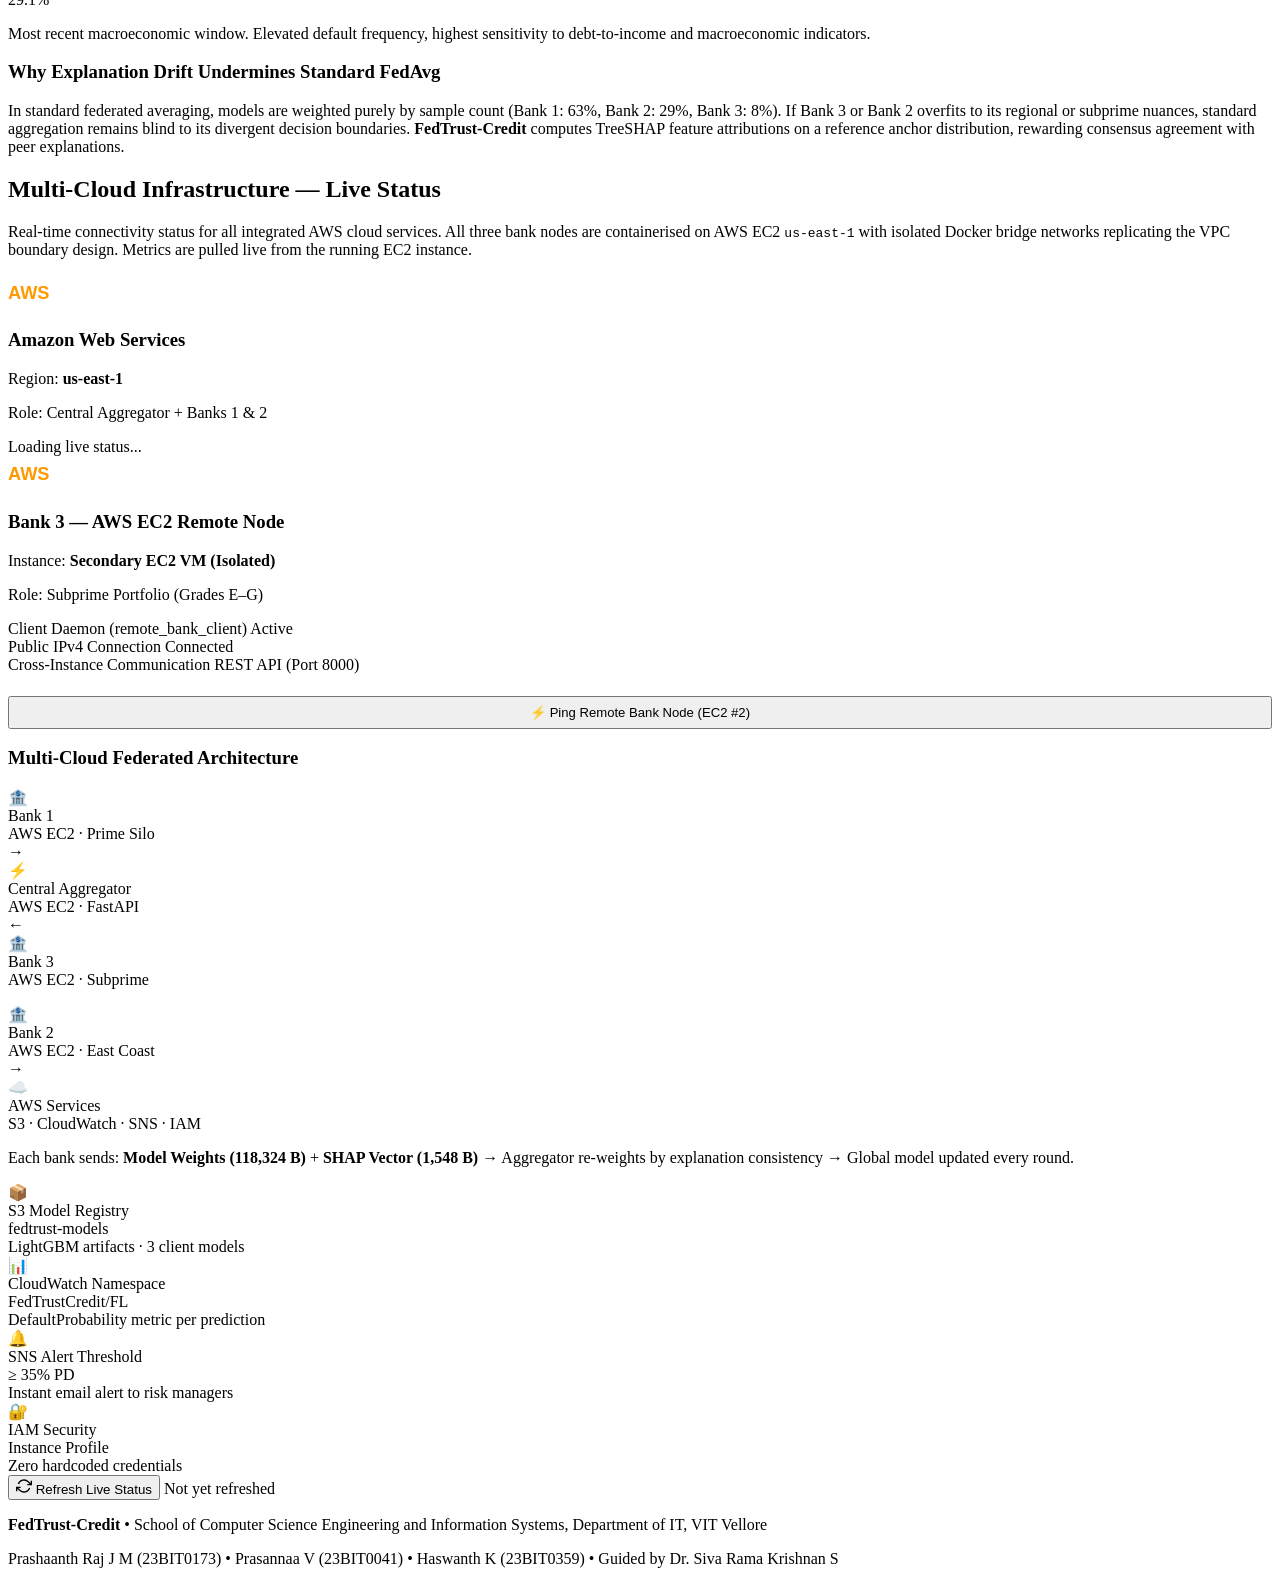
==== commit 4ea4e7c5: "refactor(ui): remove viva cheat sheet modal from dashboard; keep enterprise clean UI" ====
--- a/src/static/index.html
+++ b/src/static/index.html
@@ -55,7 +55,6 @@
       <div class="status-indicator">
         <span class="pulse-dot"></span>
         <span class="status-text">Service Active</span>
-        <button type="button" class="btn-viva-quick" id="btnOpenVivaModal" title="Open 10-Minute Viva Defense Cheat Sheet">📋 Viva Guide</button>
         <a href="/docs" target="_blank" class="api-link" title="Open Swagger API documentation">API Docs</a>
       </div>
     </header>
@@ -649,61 +648,6 @@
     </footer>
   </div>
 
-  <!-- Viva Defense Reference Modal -->
-  <div class="modal-backdrop" id="vivaModal" style="display: none;">
-    <div class="modal-card">
-      <div class="modal-header">
-        <div class="modal-title-group">
-          <h3>🎓 FedTrust-Credit — Viva Defense Quick Reference</h3>
-          <span class="modal-subtitle">Course: Cloud Computing (BITE412L) &bull; Guide: Dr. Siva Rama Krishnan S</span>
-        </div>
-        <button type="button" class="modal-close" id="btnCloseVivaModal">&times;</button>
-      </div>
-      <div class="modal-body">
-        <div class="viva-grid">
-          <div class="viva-section">
-            <h4>💡 Core Novelty (30-Second Elevator Pitch)</h4>
-            <p>Standard FedAvg weights institutions purely by dataset size (<em>n<sub>i</sub></em>). FedTrust-Credit collects <strong>TreeSHAP explanation consensus vectors</strong> across banks without sharing raw data. Clients aligning with consensus receive an aggregation gain factor (&gamma;), boosting cross-institutional consistency (+68.4%) and naturally isolating Byzantine attackers without exposing customer records.</p>
-          </div>
-          <div class="viva-section">
-            <h4>☁️ Multi-Instance Cloud Infrastructure</h4>
-            <ul class="viva-list">
-              <li><strong>2 Distributed EC2 Nodes:</strong> Primary Node (Aggregator + B1 + B2 on <code>13.218.90.189</code>) &amp; Remote Bank Node (Bank 3 Subprime) communicating over AWS IPv4 REST.</li>
-              <li><strong>Amazon S3:</strong> <code>fedtrust-models</code> bucket for model serialization and registry.</li>
-              <li><strong>Amazon CloudWatch:</strong> Namespace <code>FedTrustCredit/FL</code> logging real-time probability, consistency, and API latency.</li>
-              <li><strong>Amazon SNS:</strong> Automated instant email alerts when borrower default probability &ge; 35%.</li>
-              <li><strong>AWS IAM:</strong> Zero credentials in code; least-privilege EC2 instance profiles.</li>
-            </ul>
-          </div>
-          <div class="viva-section">
-            <h4>📊 Empirical Benchmark Ground Truth</h4>
-            <div class="viva-stats">
-              <div class="viva-stat"><span>Pooled Accuracy:</span> <strong>85.34%</strong></div>
-              <div class="viva-stat"><span>ROC-AUC:</span> <strong>0.6574</strong></div>
-              <div class="viva-stat"><span>Consistency Score:</span> <strong>0.8141</strong></div>
-              <div class="viva-stat"><span>Bandwidth Overhead:</span> <strong>+1.31%</strong></div>
-              <div class="viva-stat"><span>Lending Club Size:</span> <strong>1,344,976 loans</strong></div>
-              <div class="viva-stat"><span>Automated Tests:</span> <strong>25/25 Passing</strong></div>
-            </div>
-          </div>
-          <div class="viva-section">
-            <h4>🎯 Top 3 Anticipated Viva Questions &amp; Answers</h4>
-            <div class="viva-qa">
-              <p><strong>Q1: Does transmitting SHAP vectors violate GDPR or leak private borrower data?</strong><br/>
-              <em>Answer:</em> No. TreeSHAP vectors are 82 aggregated scalar feature-importance coefficients across an anchor distribution, not individual rows. Furthermore, we implemented calibrated Differential Privacy (&epsilon;-DP with Gaussian noise) to formally bound leakage.</p>
-              
-              <p><strong>Q2: How does the system defend against rogue or Byzantine banks?</strong><br/>
-              <em>Answer:</em> If Bank 3 flips labels or poisons weights, its feature attribution flips, causing its Spearman agreement score to drop. The aggregator automatically slashes its aggregation weight from 25.0% down to ~2.1%, neutralizing the attack.</p>
-              
-              <p><strong>Q3: Why not pool the data into one central cloud database?</strong><br/>
-              <em>Answer:</em> In real banking, GLBA, GDPR, and Fair Lending regulations strictly prohibit pooling raw borrower records across independent institutions. Federated learning enables collaborative training without data centralisation.</p>
-            </div>
-          </div>
-        </div>
-      </div>
-    </div>
-  </div>
-
   <script src="/static/app.js"></script>
 </body>
 </html>
